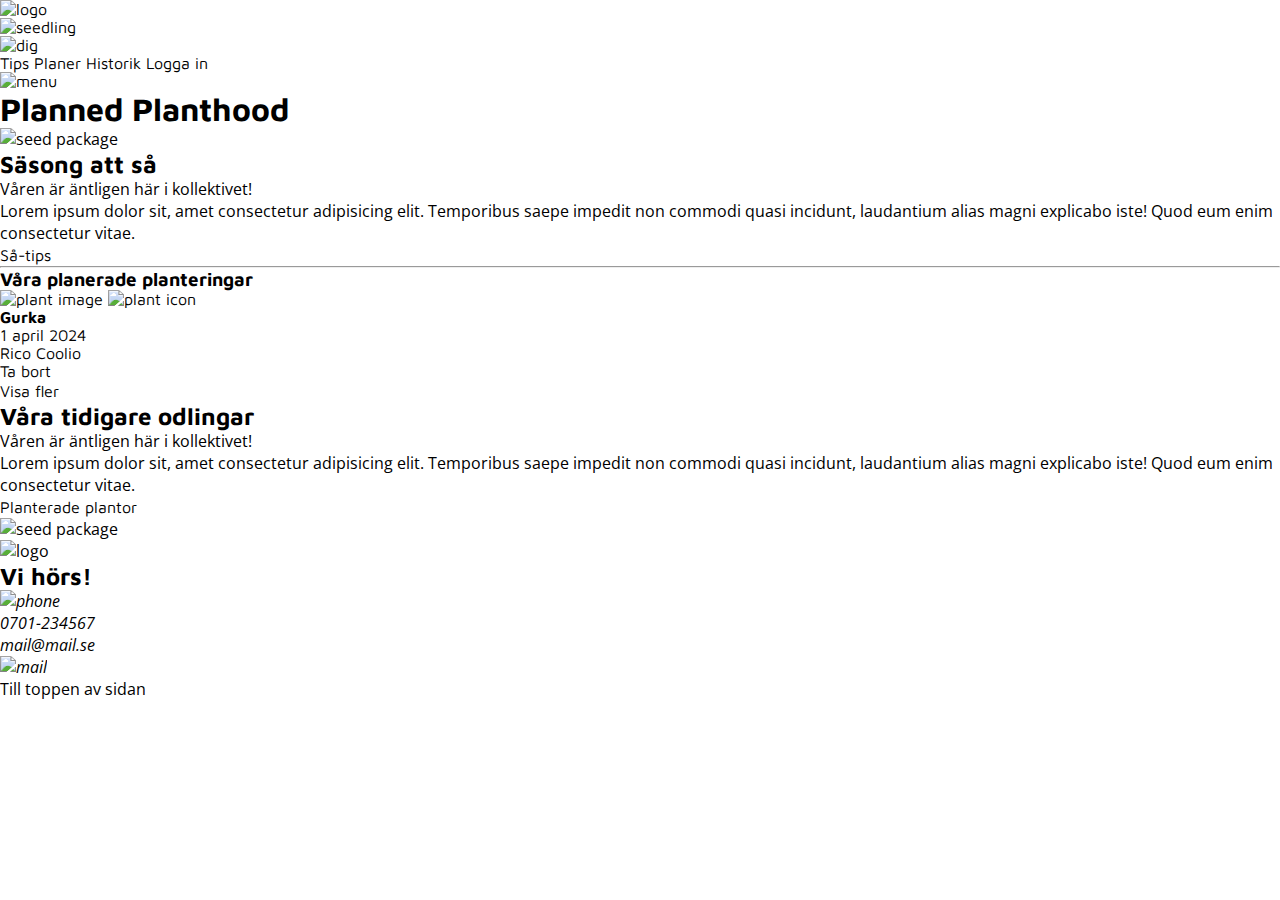
==== index.html @ af8da1d4 "started with some general css, small changes to html, and added some svg files" ====
<!DOCTYPE html>
<html lang="en">

<head>
  <meta charset="UTF-8">
  <meta name="viewport" content="width=device-width, initial-scale=1.0">
  <title>Planned Planthood</title>
  <link rel="stylesheet" href="index.css">
</head>

<body>
  <!-- HEADER -->
  <header>

    <!-- HERO -->
    <section class="hero">

      <figure class="logo">
        <img src="" alt="logo">
      </figure>

      <figure>
        <img src="" alt="seedling">
      </figure>

      <figure>
        <img src="" alt="dig">
      </figure>

    </section>

    <!-- NAV -->
    <nav>

      <section class="links">
        <a href="">Tips</a>
        <a href="">Planer</a>
        <a href="">Historik</a>
        <a href="">Logga in</a>
      </section>

      <!-- NAV MOBILE -->
      <section class="links-mobile">
        <img src="" alt="menu">
      </section>

    </nav>

  </header>

  <!-- MAIN -->
  <main>
    <!-- INTRO SECTION -->
    <article class="intro">
      <h1>Planned Planthood</h1>

      <section class="side-by-side">

        <figure>
          <img src="" alt="seed package">
        </figure>

        <section class="text">
          <h2>Säsong att så</h2>
          <p>Våren är äntligen här i kollektivet! <br>
            Lorem ipsum dolor sit, amet consectetur adipisicing elit. Temporibus saepe impedit non commodi quasi
            incidunt,
            laudantium alias magni explicabo iste! Quod eum enim consectetur vitae.</p>
          <a href="" class="button-cta">Så-tips</a>
        </section>

      </section>

    </article>

    <!-- GALLERY SECTION -->
    <article class="planned-planting">
      <hr>
      <h3>Våra planerade planteringar</h3>

      <section class="cards">

        <section class="card">
          <figure>
            <img src="" alt="plant image">
            <img src="" alt="plant icon">
          </figure>
          <section class="card-caption">
            <h4 class="plant">Gurka</h4>
            <p class="planted-date">1 april 2024</p>
            <p class="planted-by">Rico Coolio</p>
            <a href="" class="button-cta remove">Ta bort</a>
          </section>
        </section>

      </section>

      <a href="" class="button-cta">Visa fler</a>
    </article>

    <!-- OTHER SECTION -->
    <article>
      <section class="side-by-side">

        <section class="text">
          <h2>Våra tidigare odlingar</h2>
          <p>Våren är äntligen här i kollektivet! <br>
            Lorem ipsum dolor sit, amet consectetur adipisicing elit. Temporibus saepe impedit non commodi quasi
            incidunt,
            laudantium alias magni explicabo iste! Quod eum enim consectetur vitae.</p>
          <a href="" class="button-cta">Planterade plantor</a>
        </section>

        <figure>
          <img src="" alt="seed package">
        </figure>
      </section>
    </article>

    <!-- FOOTER -->
    <footer>
      <!-- CONTACT -->
      <section class="contact">

        <figure class="logo">
          <img src="" alt="logo">
        </figure>

        <section class="contact-caption">
          <h2>Vi hörs!</h2>
          <address>
            <img src="" alt="phone">
            <p>0701-234567</p>
            <p>mail@mail.se</p>
            <img src="" alt="mail">
          </address>
        </section>
      </section>

      <section class="back-to-top">
        <a href="">Till toppen av sidan</a>
      </section>

    </footer>
  </main>

</body>

</html>
---- index.css ----
/* FONTS */
@import url('https://fonts.googleapis.com/css2?family=Maven+Pro:wght@400..900&family=Open+Sans:ital,wght@0,300..800;1,300..800&display=swap');

/* ROOT */
:root {
    --font-primary: "Open Sans", sans-serif;
    --font-secondary: "Maven Pro", sans-serif;
    --color-primary: #0A846E;
    --color-secondary: #9E6D52;
    --color-red: #B93857;



}

/* GENERAL & TYPOGRAPHY */
* {
    margin: 0;
}
body {
    box-sizing: border-box;
    font-family: var(--font-primary);
    color: black;
}

header, h1, h2, h3, .card, .button-cta {
    font-family: var(--font-secondary);
}

a {
    text-decoration: none;
    color: black;
}
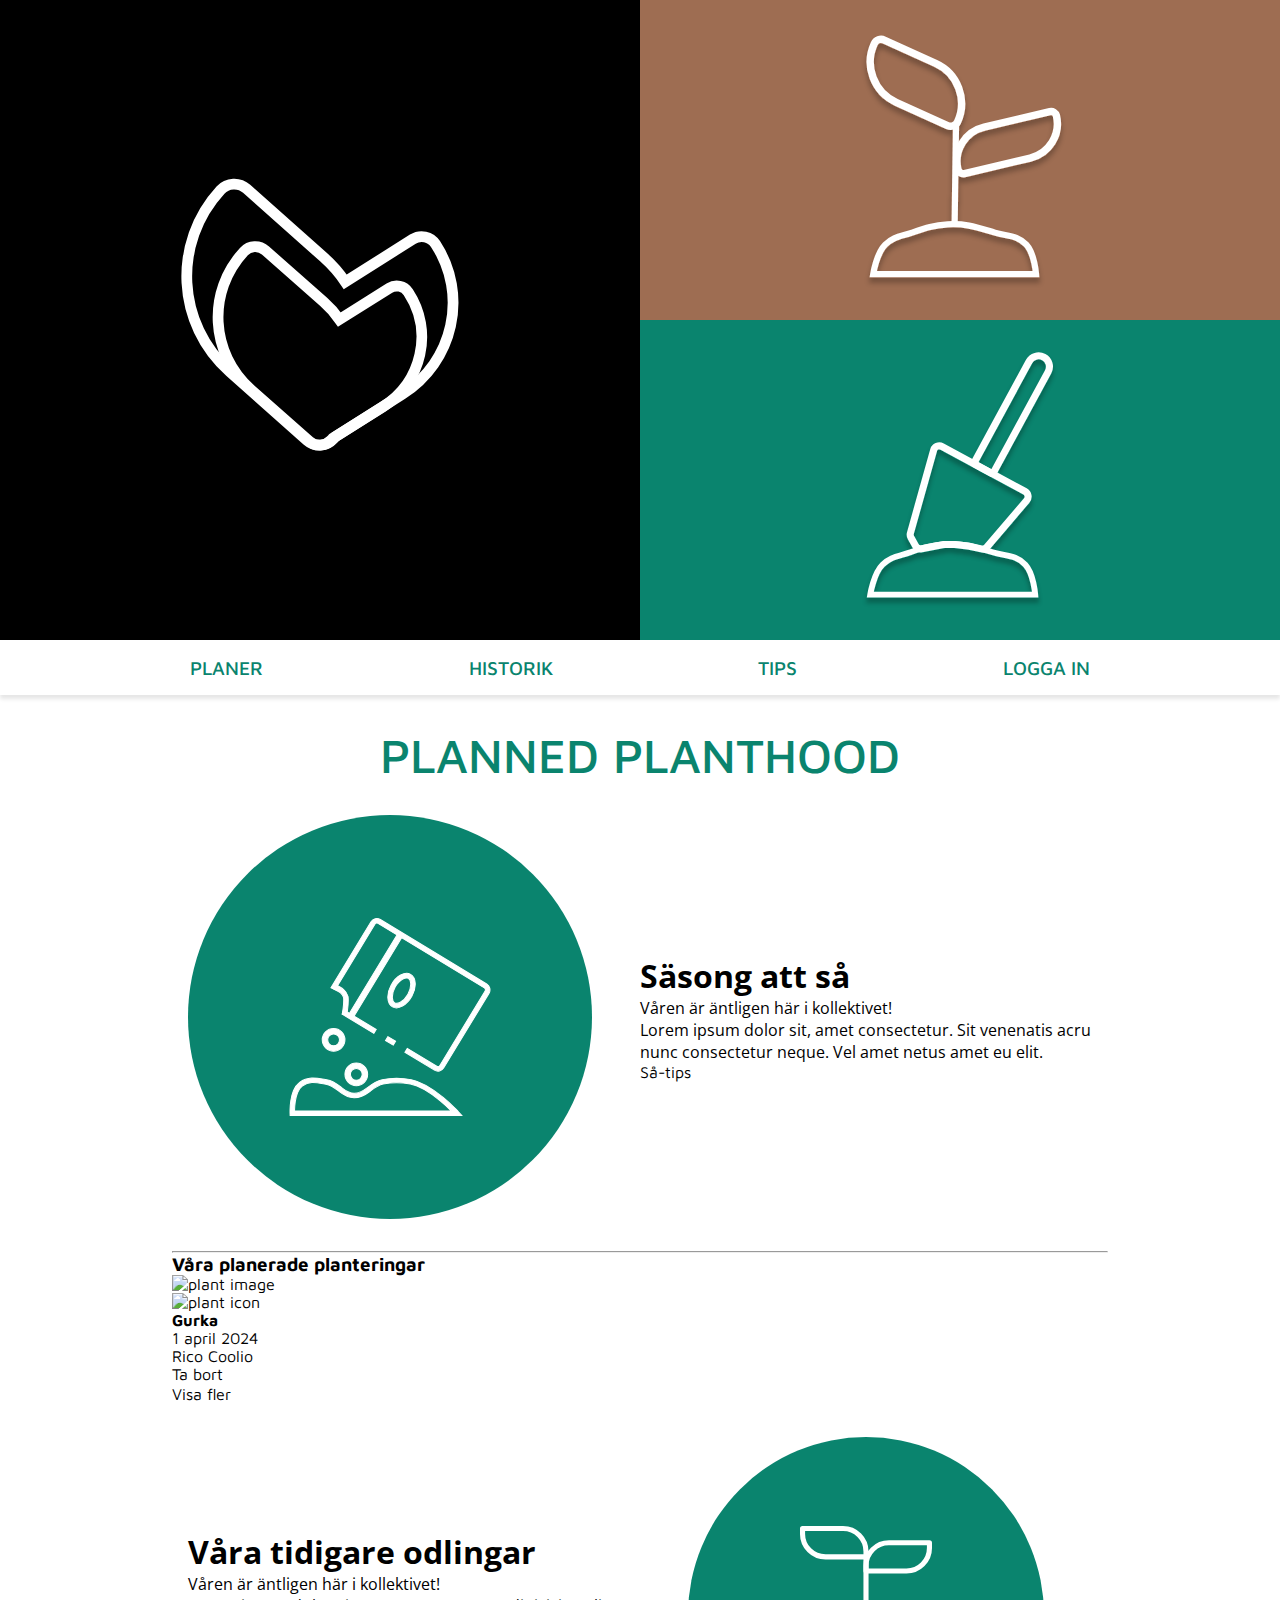
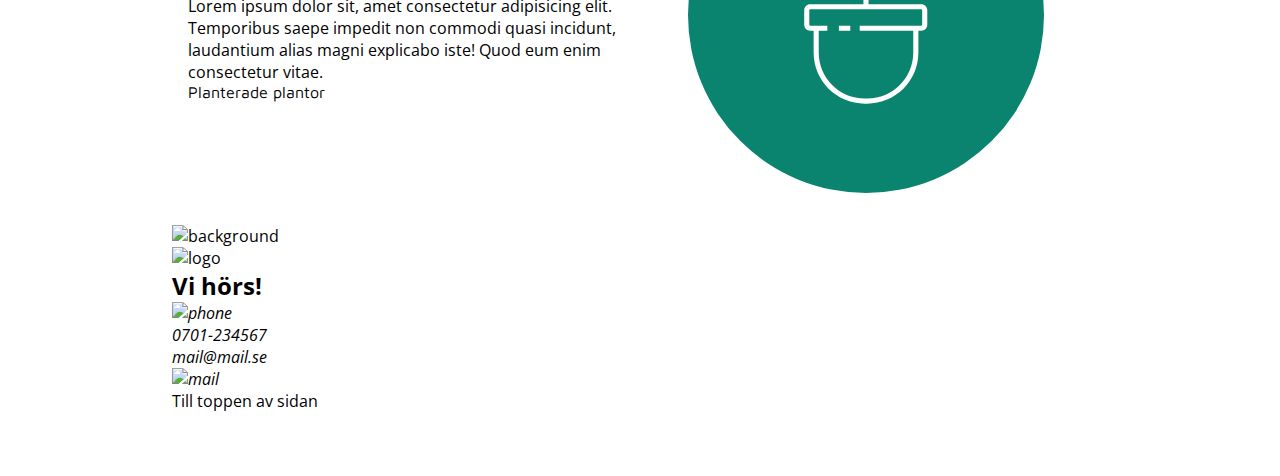
==== commit fe1b6028: "reformatting, styled header, started styling main" ====
--- a/index.html
+++ b/index.html
@@ -1,149 +1,137 @@
 <!DOCTYPE html>
 <html lang="en">
+  <head>
+    <meta charset="UTF-8" />
+    <meta name="viewport" content="width=device-width, initial-scale=1.0" />
+    <title>Planned Planthood</title>
+    <link rel="stylesheet" href="index.css" />
+  </head>
 
-<head>
-  <meta charset="UTF-8">
-  <meta name="viewport" content="width=device-width, initial-scale=1.0">
-  <title>Planned Planthood</title>
-  <link rel="stylesheet" href="index.css">
-</head>
+  <body>
+    <!-- HEADER -->
+    <header>
+      <!-- HERO -->
+      <section class="hero">
+        <figure class="logo">
+          <img class="icon" src="./assets/Logo.svg" alt="logo" />
+        </figure>
 
-<body>
-  <!-- HEADER -->
-  <header>
+        <figure class="seedling">
+          <img class="icon" src="./assets/seedling.svg" alt="seedling" />
+        </figure>
 
-    <!-- HERO -->
-    <section class="hero">
-
-      <figure class="logo">
-        <img src="" alt="logo">
-      </figure>
-
-      <figure>
-        <img src="" alt="seedling">
-      </figure>
-
-      <figure>
-        <img src="" alt="dig">
-      </figure>
-
-    </section>
-
-    <!-- NAV -->
-    <nav>
-
-      <section class="links">
-        <a href="">Tips</a>
-        <a href="">Planer</a>
-        <a href="">Historik</a>
-        <a href="">Logga in</a>
+        <figure class="dig">
+          <img class="icon" src="./assets/dig.svg" alt="dig" />
+        </figure>
       </section>
 
-      <!-- NAV MOBILE -->
-      <section class="links-mobile">
-        <img src="" alt="menu">
-      </section>
+      <!-- NAV -->
+      <nav>
+        <section class="links">
+          <a href="">Planer</a>
+          <a href="">Historik</a>
+          <a href="">Tips</a>
+          <a href="">Logga in</a>
+        </section>
 
-    </nav>
+        <!-- NAV MOBILE -->
+        <section class="links-mobile">
+          <img class="icon" src="./assets/burgir.svg" alt="menu" />
+        </section>
+      </nav>
+    </header>
 
-  </header>
-
-  <!-- MAIN -->
-  <main>
-    <!-- INTRO SECTION -->
-    <article class="intro">
+    <!-- MAIN -->
+    <main>
+      <!-- INTRO SECTION -->
       <h1>Planned Planthood</h1>
 
-      <section class="side-by-side">
-
-        <figure>
-          <img src="" alt="seed package">
-        </figure>
+      <article class="side-by-side">
+        <section class="image">
+          <figure>
+            <img class="icon" src="./assets/seed-package.svg" alt="seed package" />
+          </figure>
+        </section>
 
         <section class="text">
           <h2>Säsong att så</h2>
-          <p>Våren är äntligen här i kollektivet! <br>
-            Lorem ipsum dolor sit, amet consectetur adipisicing elit. Temporibus saepe impedit non commodi quasi
-            incidunt,
-            laudantium alias magni explicabo iste! Quod eum enim consectetur vitae.</p>
+          <p>
+            Våren är äntligen här i kollektivet! <br />
+            Lorem ipsum dolor sit, amet consectetur. Sit venenatis acru nunc consectetur neque. Vel
+            amet netus amet eu elit.
+          </p>
           <a href="" class="button-cta">Så-tips</a>
         </section>
+      </article>
 
-      </section>
+      <!-- GALLERY SECTION -->
+      <article class="planned-planting">
+        <hr />
+        <h3>Våra planerade planteringar</h3>
 
-    </article>
-
-    <!-- GALLERY SECTION -->
-    <article class="planned-planting">
-      <hr>
-      <h3>Våra planerade planteringar</h3>
-
-      <section class="cards">
-
-        <section class="card">
-          <figure>
-            <img src="" alt="plant image">
-            <img src="" alt="plant icon">
-          </figure>
-          <section class="card-caption">
-            <h4 class="plant">Gurka</h4>
-            <p class="planted-date">1 april 2024</p>
-            <p class="planted-by">Rico Coolio</p>
-            <a href="" class="button-cta remove">Ta bort</a>
+        <section class="cards">
+          <section class="card">
+            <figure>
+              <img src="" alt="plant image" />
+              <img class="icon" src="" alt="plant icon" />
+            </figure>
+            <section class="card-caption">
+              <h4 class="plant">Gurka</h4>
+              <p class="planted-date">1 april 2024</p>
+              <p class="planted-by">Rico Coolio</p>
+              <a href="" class="button-cta remove">Ta bort</a>
+            </section>
           </section>
         </section>
 
-      </section>
+        <a href="" class="button-cta">Visa fler</a>
+      </article>
 
-      <a href="" class="button-cta">Visa fler</a>
-    </article>
+      <!-- OTHER SECTION -->
 
-    <!-- OTHER SECTION -->
-    <article>
-      <section class="side-by-side">
-
+      <article class="side-by-side">
         <section class="text">
           <h2>Våra tidigare odlingar</h2>
-          <p>Våren är äntligen här i kollektivet! <br>
-            Lorem ipsum dolor sit, amet consectetur adipisicing elit. Temporibus saepe impedit non commodi quasi
-            incidunt,
-            laudantium alias magni explicabo iste! Quod eum enim consectetur vitae.</p>
+          <p>
+            Våren är äntligen här i kollektivet! <br />
+            Lorem ipsum dolor sit, amet consectetur adipisicing elit. Temporibus saepe impedit non
+            commodi quasi incidunt, laudantium alias magni explicabo iste! Quod eum enim consectetur
+            vitae.
+          </p>
           <a href="" class="button-cta">Planterade plantor</a>
         </section>
 
-        <figure>
-          <img src="" alt="seed package">
-        </figure>
-      </section>
-    </article>
+        <section class="image">
+          <figure>
+            <img class="icon" src="./assets/plant.svg" alt="plant" />
+          </figure>
+        </section>
+      </article>
 
-    <!-- FOOTER -->
-    <footer>
-      <!-- CONTACT -->
-      <section class="contact">
+      <!-- FOOTER -->
+      <footer>
+        <!-- CONTACT -->
+        <section class="contact">
+          <figure class="logo">
+            <img src="" alt="background" />
+            <img class="icon" src="" alt="logo" />
+          </figure>
 
-        <figure class="logo">
-          <img src="" alt="logo">
-        </figure>
+          <section class="contact-caption">
+            <h2>Vi hörs!</h2>
+            <address>
+              <img class="icon" src="" alt="phone" />
+              <p>0701-234567</p>
+              <p>mail@mail.se</p>
+              <img class="icon" src="" alt="mail" />
+            </address>
+          </section>
+        </section>
 
-        <section class="contact-caption">
-          <h2>Vi hörs!</h2>
-          <address>
-            <img src="" alt="phone">
-            <p>0701-234567</p>
-            <p>mail@mail.se</p>
-            <img src="" alt="mail">
-          </address>
+        <section class="back-to-top">
+          <a href="">Till toppen av sidan</a>
         </section>
-      </section>
-
-      <section class="back-to-top">
-        <a href="">Till toppen av sidan</a>
-      </section>
-
-    </footer>
-  </main>
-
-</body>
-
-</html>+      </footer>
+    </main>
+  </body>
+</html>
--- a/index.css
+++ b/index.css
@@ -1,33 +1,182 @@
-/* FONTS */
-@import url('https://fonts.googleapis.com/css2?family=Maven+Pro:wght@400..900&family=Open+Sans:ital,wght@0,300..800;1,300..800&display=swap');
+/* GENERAL & TYPOGRAPHY */
+@import url("https://fonts.googleapis.com/css2?family=Maven+Pro:wght@400..900&family=Open+Sans:ital,wght@0,300..800;1,300..800&display=swap");
 
-/* ROOT */
 :root {
-    --font-primary: "Open Sans", sans-serif;
-    --font-secondary: "Maven Pro", sans-serif;
-    --color-primary: #0A846E;
-    --color-secondary: #9E6D52;
-    --color-red: #B93857;
-
-
-
+  --font-primary: "Open Sans", sans-serif;
+  --font-secondary: "Maven Pro", sans-serif;
+  --color-primary: #0a846e;
+  --color-secondary: #9e6d52;
+  --color-red: #b93857;
 }
 
-/* GENERAL & TYPOGRAPHY */
 * {
-    margin: 0;
-}
-body {
-    box-sizing: border-box;
-    font-family: var(--font-primary);
-    color: black;
+  margin: 0;
+  box-sizing: border-box;
 }
 
-header, h1, h2, h3, .card, .button-cta {
-    font-family: var(--font-secondary);
+img {
+  display: block;
+}
+
+header,
+h1,
+h3,
+.card,
+.button-cta {
+  font-family: var(--font-secondary);
 }
 
 a {
-    text-decoration: none;
-    color: black;
-}+  text-decoration: none;
+  color: black;
+}
+html {
+  scroll-behavior: smooth;
+}
+
+body {
+  font-family: var(--font-primary);
+  color: black;
+
+  /* HEADER */
+  header {
+    position: relative;
+    /* HERO */
+    .hero {
+      display: grid;
+      grid-template-columns: 1fr 1fr;
+      grid-template-rows: 1fr 1fr;
+      aspect-ratio: 2 / 1;
+
+      figure {
+        display: flex;
+        justify-content: center;
+        align-items: center;
+        padding: 2rem;
+
+        &.logo {
+          grid-row: span 2;
+          background: black
+            url("https://images.unsplash.com/photo-1615671524701-9c3dde8fdaa0?q=80&w=1974&auto=format&fit=crop&ixlib=rb-4.0.3&ixid=M3wxMjA3fDB8MHxwaG90by1wYWdlfHx8fGVufDB8fHx8fA%3D%3D")
+            center / cover;
+
+          img {
+            width: 50%;
+          }
+        }
+
+        &.seedling {
+          background-color: var(--color-secondary);
+        }
+
+        &.dig {
+          background-color: var(--color-primary);
+        }
+
+        img {
+          height: 100%;
+        }
+      }
+    }
+
+    /* NAV DESKTOP */
+    nav {
+      .links {
+        display: flex;
+        justify-content: space-evenly;
+        box-shadow: 0px 4px 4px rgba(0, 0, 0, 0.1);
+
+        a {
+          color: var(--color-primary);
+          font-weight: 500;
+          font-size: 1.2rem;
+          text-transform: uppercase;
+          padding: 1rem;
+          transition: all 0.3s;
+
+          &:hover {
+            color: var(--color-secondary);
+          }
+        }
+      }
+
+      /* NAV MOBILE */
+      .links-mobile {
+        height: 2rem;
+        margin: 0.5rem;
+        position: absolute;
+        top: 0;
+        right: 0;
+        display: none;
+
+        img {
+          height: 100%;
+        }
+      }
+    }
+  }
+
+  /* MAIN */
+  main {
+    padding: 2rem;
+    max-width: 1000px;
+    margin: 0 auto;
+
+    & > * {
+      margin-bottom: 2rem;
+    }
+
+    h1 {
+      color: var(--color-primary);
+      font-weight: 500;
+      text-transform: uppercase;
+      font-size: 3rem;
+      text-align: center;
+    }
+
+    /* SIDE BY SIDE SECTION */
+    .side-by-side {
+      display: flex;
+      padding: 0 1rem;
+
+      & > * {
+        flex: 1;
+      }
+
+      .image {
+        figure {
+          display: flex;
+          justify-content: center;
+          align-items: center;
+          margin-right: 3rem;
+          border-radius: 50%;
+          background-color: var(--color-primary);
+          aspect-ratio: 1 / 1;
+
+          img {
+            width: 50%;
+            height: 50%;
+          }
+        }
+
+        &:last-child figure {
+          margin-left: 3rem;
+        }
+      }
+
+      .text {
+        display: flex;
+        flex-direction: column;
+        justify-content: center;
+
+        h2 {
+          font-size: 2rem;
+        }
+
+        p {
+          font-size: 1rem;
+        }
+      }
+    }
+  }
+}
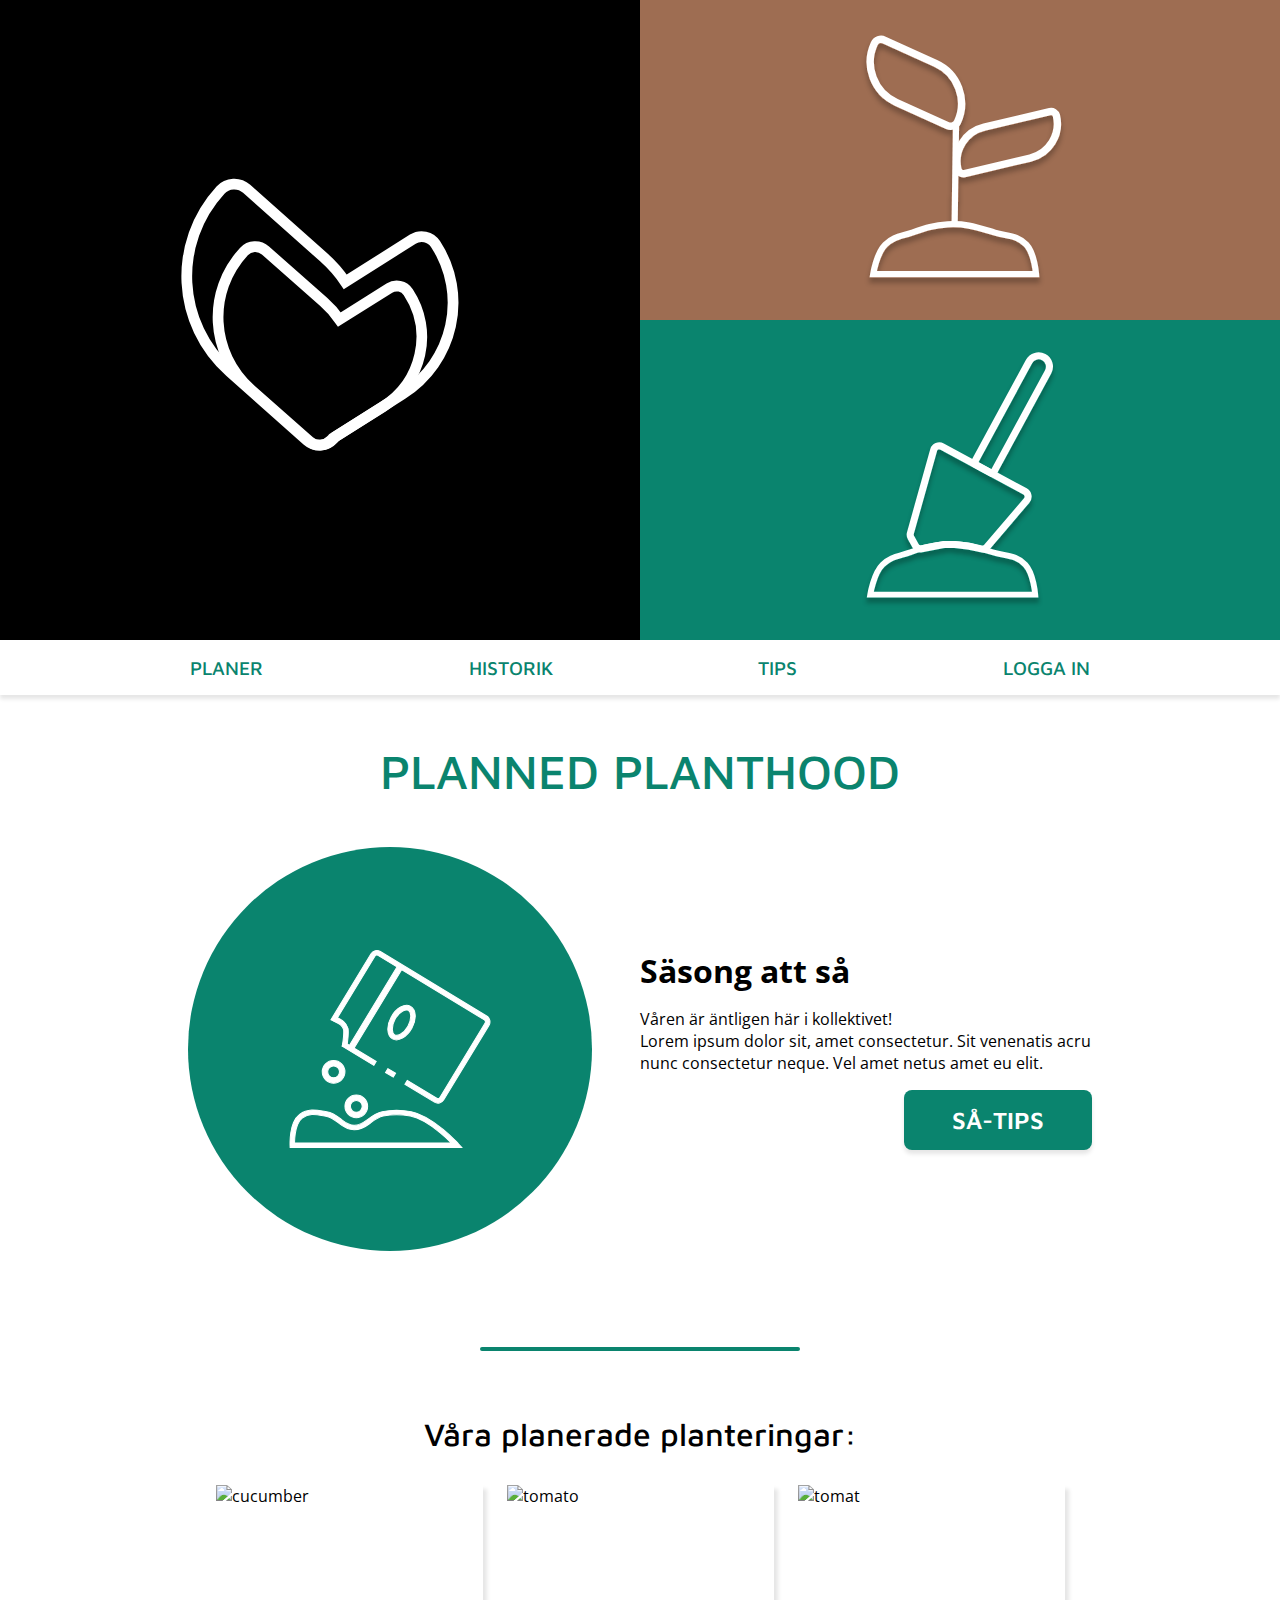
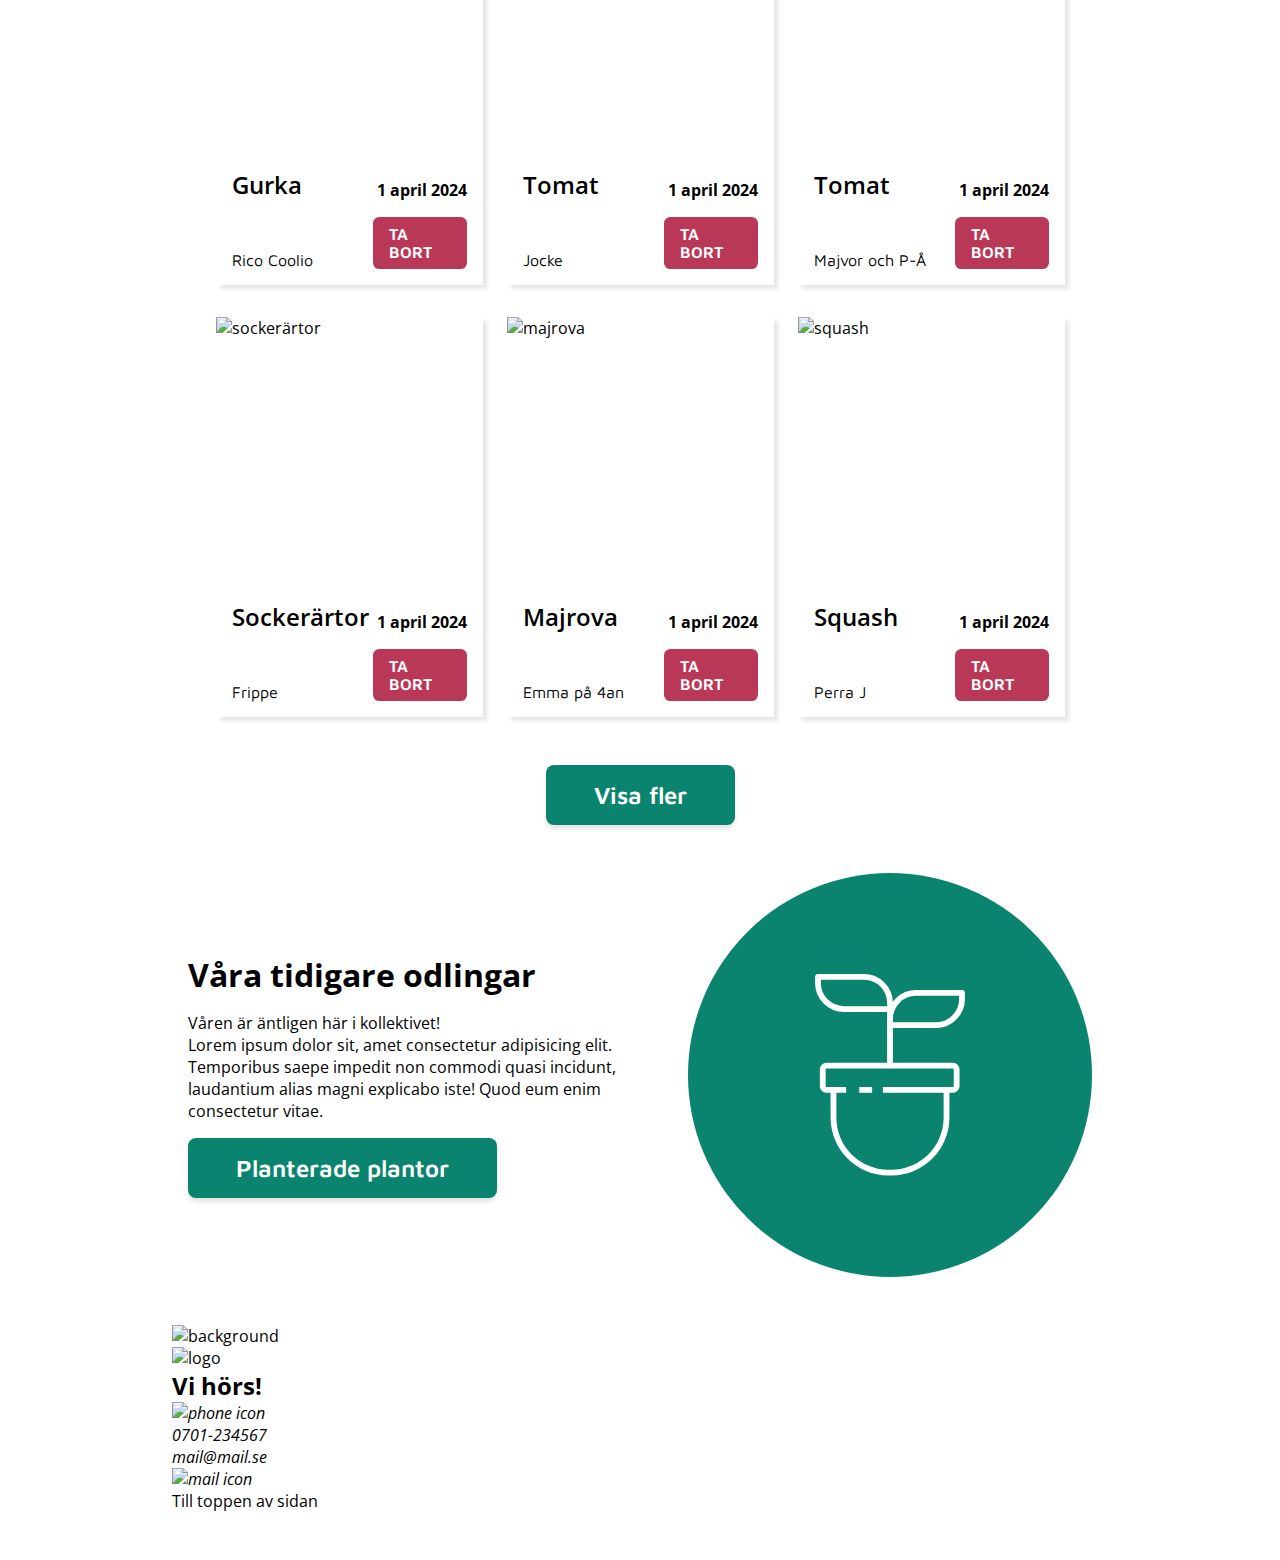
==== commit 0a609e6d: "finished styling the grid, plus more styling" ====
--- a/index.html
+++ b/index.html
@@ -7,36 +7,36 @@
     <link rel="stylesheet" href="index.css" />
   </head>
 
-  <body>
+  <body id="top">
     <!-- HEADER -->
     <header>
       <!-- HERO -->
       <section class="hero">
         <figure class="logo">
-          <img class="icon" src="./assets/Logo.svg" alt="logo" />
+          <img src="./assets/Logo.svg" alt="logo icon" />
         </figure>
 
         <figure class="seedling">
-          <img class="icon" src="./assets/seedling.svg" alt="seedling" />
+          <img src="./assets/seedling.svg" alt="seedling icon" />
         </figure>
 
         <figure class="dig">
-          <img class="icon" src="./assets/dig.svg" alt="dig" />
+          <img src="./assets/dig.svg" alt="dig icon" />
         </figure>
       </section>
 
       <!-- NAV -->
       <nav>
         <section class="links">
-          <a href="">Planer</a>
-          <a href="">Historik</a>
-          <a href="">Tips</a>
-          <a href="">Logga in</a>
+          <a href="#planer">Planer</a>
+          <a href="#historik">Historik</a>
+          <a href="#tips">Tips</a>
+          <a href="#">Logga in</a>
         </section>
 
         <!-- NAV MOBILE -->
         <section class="links-mobile">
-          <img class="icon" src="./assets/burgir.svg" alt="menu" />
+          <img src="./assets/burgir.svg" alt="menu icon" />
         </section>
       </nav>
     </header>
@@ -46,10 +46,10 @@
       <!-- INTRO SECTION -->
       <h1>Planned Planthood</h1>
 
-      <article class="side-by-side">
+      <article class="side-by-side" id="tips">
         <section class="image">
           <figure>
-            <img class="icon" src="./assets/seed-package.svg" alt="seed package" />
+            <img src="./assets/seed-package.svg" alt="seed package icon" />
           </figure>
         </section>
 
@@ -60,26 +60,115 @@
             Lorem ipsum dolor sit, amet consectetur. Sit venenatis acru nunc consectetur neque. Vel
             amet netus amet eu elit.
           </p>
-          <a href="" class="button-cta">Så-tips</a>
+          <a href="" class="button-cta">SÅ-TIPS</a>
         </section>
       </article>
 
       <!-- GALLERY SECTION -->
-      <article class="planned-planting">
+      <article class="planned-planting" id="planer">
         <hr />
-        <h3>Våra planerade planteringar</h3>
+        <h3>Våra planerade planteringar:</h3>
 
         <section class="cards">
           <section class="card">
             <figure>
-              <img src="" alt="plant image" />
-              <img class="icon" src="" alt="plant icon" />
+              <img
+                src="https://images.unsplash.com/photo-1518568403628-df55701ade9e?q=80&w=2940&auto=format&fit=crop&ixlib=rb-4.0.3&ixid=M3wxMjA3fDB8MHxwaG90by1wYWdlfHx8fGVufDB8fHx8fA%3D%3D"
+                alt="cucumber"
+                class="background"
+              />
+              <img class="icon" src="./assets/plant.svg" alt="plant icon" />
             </figure>
             <section class="card-caption">
               <h4 class="plant">Gurka</h4>
               <p class="planted-date">1 april 2024</p>
               <p class="planted-by">Rico Coolio</p>
-              <a href="" class="button-cta remove">Ta bort</a>
+              <a href="" class="button-remove">Ta bort</a>
+            </section>
+          </section>
+
+          <section class="card">
+            <figure>
+              <img
+                src="https://images.unsplash.com/photo-1596199050105-6d5d32222916?q=80&w=2639&auto=format&fit=crop&ixlib=rb-4.0.3&ixid=M3wxMjA3fDB8MHxwaG90by1wYWdlfHx8fGVufDB8fHx8fA%3D%3D"
+                alt="tomato"
+                class="background"
+              />
+              <img class="icon" src="./assets/plant.svg" alt="plant icon" />
+            </figure>
+            <section class="card-caption">
+              <h4 class="plant">Tomat</h4>
+              <p class="planted-date">1 april 2024</p>
+              <p class="planted-by">Jocke</p>
+              <a href="" class="button-remove">Ta bort</a>
+            </section>
+          </section>
+
+          <section class="card">
+            <figure>
+              <img
+                src="https://images.unsplash.com/photo-1565698228480-eec300c9679b?q=80&w=2806&auto=format&fit=crop&ixlib=rb-4.0.3&ixid=M3wxMjA3fDB8MHxwaG90by1wYWdlfHx8fGVufDB8fHx8fA%3D%3D"
+                alt="tomat"
+                class="background"
+              />
+              <img class="icon" src="./assets/plant.svg" alt="plant icon" />
+            </figure>
+            <section class="card-caption">
+              <h4 class="plant">Tomat</h4>
+              <p class="planted-date">1 april 2024</p>
+              <p class="planted-by">Majvor och P-Å</p>
+              <a href="" class="button-remove">Ta bort</a>
+            </section>
+          </section>
+
+          <section class="card">
+            <figure>
+              <img
+                src="https://images.unsplash.com/photo-1687878269804-63e8b50e3ddc?q=80&w=2940&auto=format&fit=crop&ixlib=rb-4.0.3&ixid=M3wxMjA3fDB8MHxwaG90by1wYWdlfHx8fGVufDB8fHx8fA%3D%3D"
+                alt="sockerärtor"
+                class="background"
+              />
+              <img class="icon" src="./assets/plant.svg" alt="plant icon" />
+            </figure>
+            <section class="card-caption">
+              <h4 class="plant">Sockerärtor</h4>
+              <p class="planted-date">1 april 2024</p>
+              <p class="planted-by">Frippe</p>
+              <a href="" class="button-remove">Ta bort</a>
+            </section>
+          </section>
+
+          <section class="card">
+            <figure>
+              <img
+                src="https://images.unsplash.com/photo-1555447740-03e40562af94?q=80&w=2787&auto=format&fit=crop&ixlib=rb-4.0.3&ixid=M3wxMjA3fDB8MHxwaG90by1wYWdlfHx8fGVufDB8fHx8fA%3D%3D"
+                alt="majrova"
+                class="background"
+              />
+              <img class="icon" src="./assets/plant.svg" alt="plant icon" />
+            </figure>
+            <section class="card-caption">
+              <h4 class="plant">Majrova</h4>
+              <p class="planted-date">1 april 2024</p>
+              <p class="planted-by">Emma på 4an</p>
+              <a href="" class="button-remove">Ta bort</a>
+            </section>
+          </section>
+
+          <section class="card">
+            <figure>
+              <img
+                src="https://images.unsplash.com/photo-1627989230968-d0b8e2d1a398?q=80&w=2962&auto=format&fit=crop&ixlib=rb-4.0.3&ixid=M3wxMjA3fDB8MHxwaG90by1wYWdlfHx8fGVufDB8fHx8fA%3D%3D"
+                alt="squash"
+                class="background"
+              />
+              <img class="icon" src="./assets/plant.svg" alt="plant icon" />
+            </figure>
+            <section class="card-caption">
+              <h4 class="plant">Squash</h4>
+              <p class="planted-date">1 april 2024</p>
+              <p class="planted-by">Perra J</p>
+              <a href="" class="button-remove">Ta bort</a>
             </section>
           </section>
         </section>
@@ -89,7 +178,7 @@
 
       <!-- OTHER SECTION -->
 
-      <article class="side-by-side">
+      <article class="side-by-side" id="historik">
         <section class="text">
           <h2>Våra tidigare odlingar</h2>
           <p>
@@ -103,7 +192,7 @@
 
         <section class="image">
           <figure>
-            <img class="icon" src="./assets/plant.svg" alt="plant" />
+            <img src="./assets/plant.svg" alt="plant icon" />
           </figure>
         </section>
       </article>
@@ -120,16 +209,16 @@
           <section class="contact-caption">
             <h2>Vi hörs!</h2>
             <address>
-              <img class="icon" src="" alt="phone" />
+              <img src="" alt="phone icon" />
               <p>0701-234567</p>
               <p>mail@mail.se</p>
-              <img class="icon" src="" alt="mail" />
+              <img src="" alt="mail icon" />
             </address>
           </section>
         </section>
 
         <section class="back-to-top">
-          <a href="">Till toppen av sidan</a>
+          <a href="#top">Till toppen av sidan</a>
         </section>
       </footer>
     </main>
--- a/index.css
+++ b/index.css
@@ -9,6 +9,10 @@
   --color-red: #b93857;
 }
 
+html {
+  scroll-behavior: smooth;
+}
+
 * {
   margin: 0;
   box-sizing: border-box;
@@ -21,7 +25,6 @@
 header,
 h1,
 h3,
-.card,
 .button-cta {
   font-family: var(--font-secondary);
 }
@@ -30,10 +33,25 @@
   text-decoration: none;
   color: black;
 }
-html {
-  scroll-behavior: smooth;
-}
-
+
+a.button-cta {
+  color: white;
+  background-color: var(--color-primary);
+  font-size: 1.5rem;
+  font-weight: 600;
+  padding: 1rem 3rem;
+  border-radius: 0.5rem;
+  box-shadow: 0px 4px 4px rgba(0, 0, 0, 0.1);
+  transition: all 0.3s;
+  display: block;
+
+  &:hover {
+    background-color: var(--color-secondary);
+    transform: scale(1.1);
+  }
+}
+
+/* BODY */
 body {
   font-family: var(--font-primary);
   color: black;
@@ -96,6 +114,7 @@
 
           &:hover {
             color: var(--color-secondary);
+            transform: scale(1.1);
           }
         }
       }
@@ -118,12 +137,12 @@
 
   /* MAIN */
   main {
-    padding: 2rem;
+    padding: 0 2rem;
     max-width: 1000px;
     margin: 0 auto;
 
     & > * {
-      margin-bottom: 2rem;
+      margin: 3rem 0;
     }
 
     h1 {
@@ -140,7 +159,7 @@
       padding: 0 1rem;
 
       & > * {
-        flex: 1;
+        flex: 1 0 0;
       }
 
       .image {
@@ -161,6 +180,7 @@
 
         &:last-child figure {
           margin-left: 3rem;
+          margin-right: 0;
         }
       }
 
@@ -171,10 +191,107 @@
 
         h2 {
           font-size: 2rem;
+          font-weight: 700;
         }
 
         p {
           font-size: 1rem;
+          padding: 1rem 0;
+        }
+
+        .button-cta {
+          align-self: flex-start;
+        }
+
+        &:last-child .button-cta {
+          align-self: flex-end;
+        }
+      }
+    }
+
+    /* GALLERY SECTION */
+    .planned-planting {
+      display: flex;
+      flex-direction: column;
+      align-items: center;
+      justify-content: center;
+
+      hr {
+        border: 2px solid var(--color-primary);
+        border-radius: 2px;
+        margin: 3rem 0 4rem;
+        width: 20rem;
+      }
+
+      h3 {
+        font-size: 2rem;
+        font-weight: 500;
+        margin-bottom: 2rem;
+      }
+
+      .cards {
+        display: grid;
+        grid-template-columns: 1fr 1fr 1fr;
+        gap: 2rem 1.5rem;
+        margin-bottom: 3rem;
+
+        .card {
+          box-shadow: 4px 4px 4px rgba(0, 0, 0, 0.1);
+          figure {
+            position: relative;
+            aspect-ratio: 1 / 1;
+            img.background {
+              object-fit: cover;
+              width: 100%;
+              height: 100%;
+            }
+            img.icon {
+              width: 70%;
+              height: 70%;
+              position: absolute;
+              top: 50%;
+              left: 50%;
+              transform: translate(-50%, -50%);
+            }
+          }
+
+          .card-caption {
+            display: grid;
+            grid-template-columns: 60% 1fr;
+            gap: 1rem 0;
+            padding: 1rem;
+            align-items: end;
+
+            h4.plant {
+              font-weight: 600;
+              font-size: 1.5rem;
+            }
+
+            p.planted-date {
+              font-weight: 700;
+              justify-self: end;
+            }
+
+            p.planted-by {
+              font-family: var(--font-secondary);
+            }
+
+            a.button-remove {
+              font-family: var(--font-secondary);
+              font-weight: 600;
+              text-transform: uppercase;
+              color: white;
+              background-color: var(--color-red);
+              padding: 0.5rem 1rem;
+              border-radius: 0.4rem;
+              justify-self: end;
+              transition: all 0.3s;
+
+              &:hover {
+                transform: scale(1.1);
+              }
+            }
+          }
         }
       }
     }
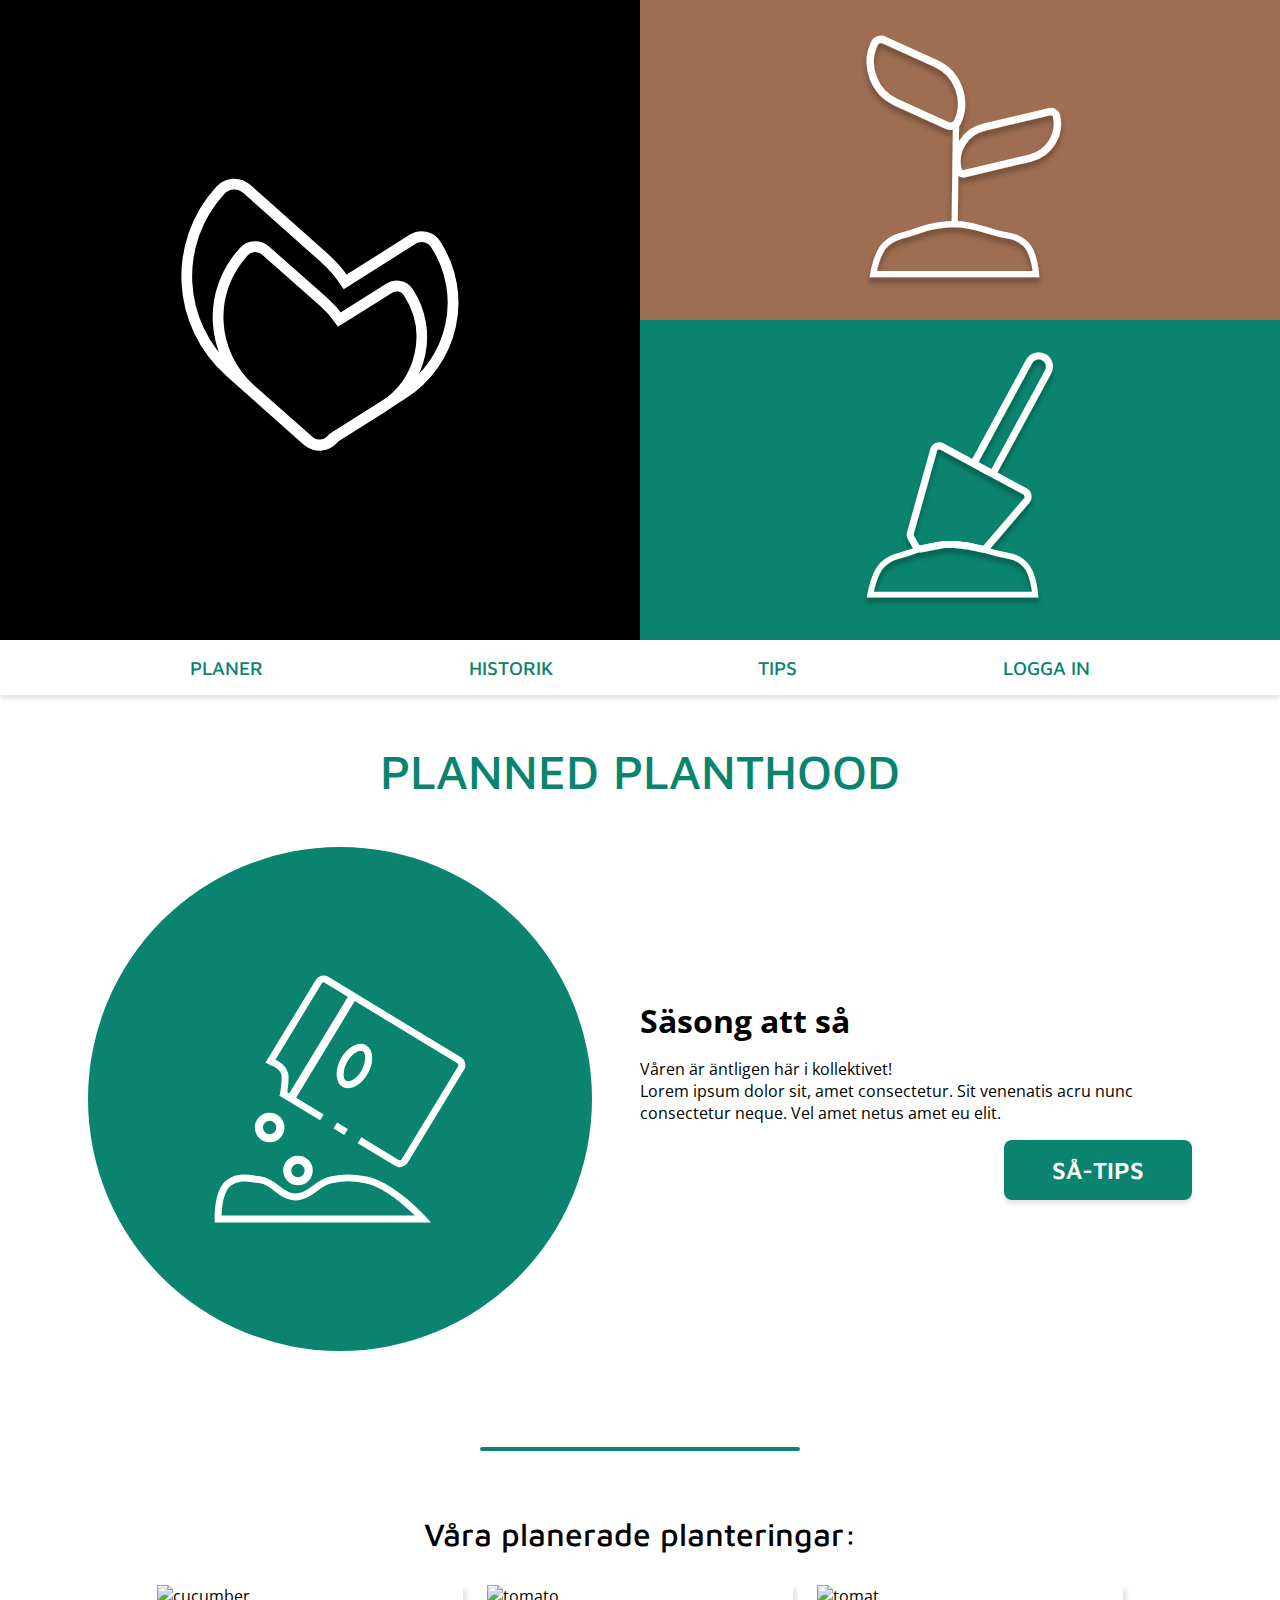
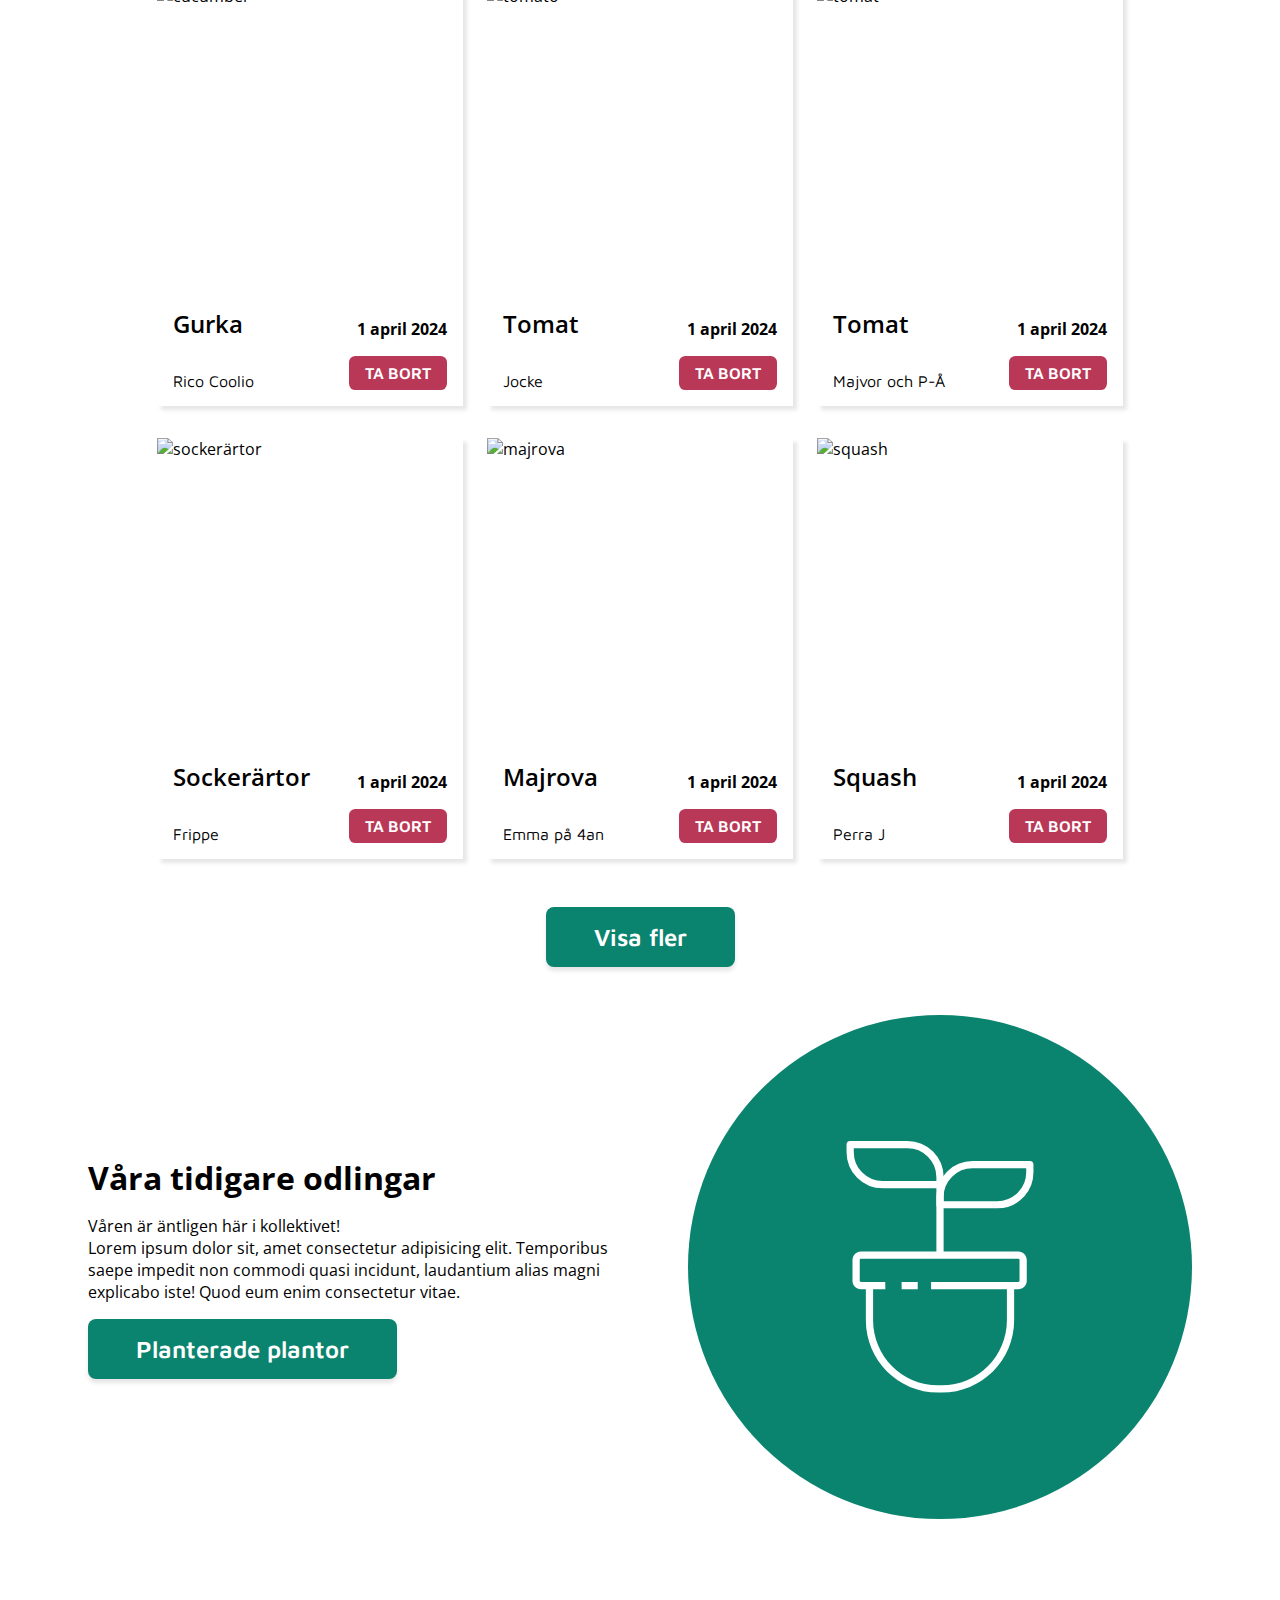
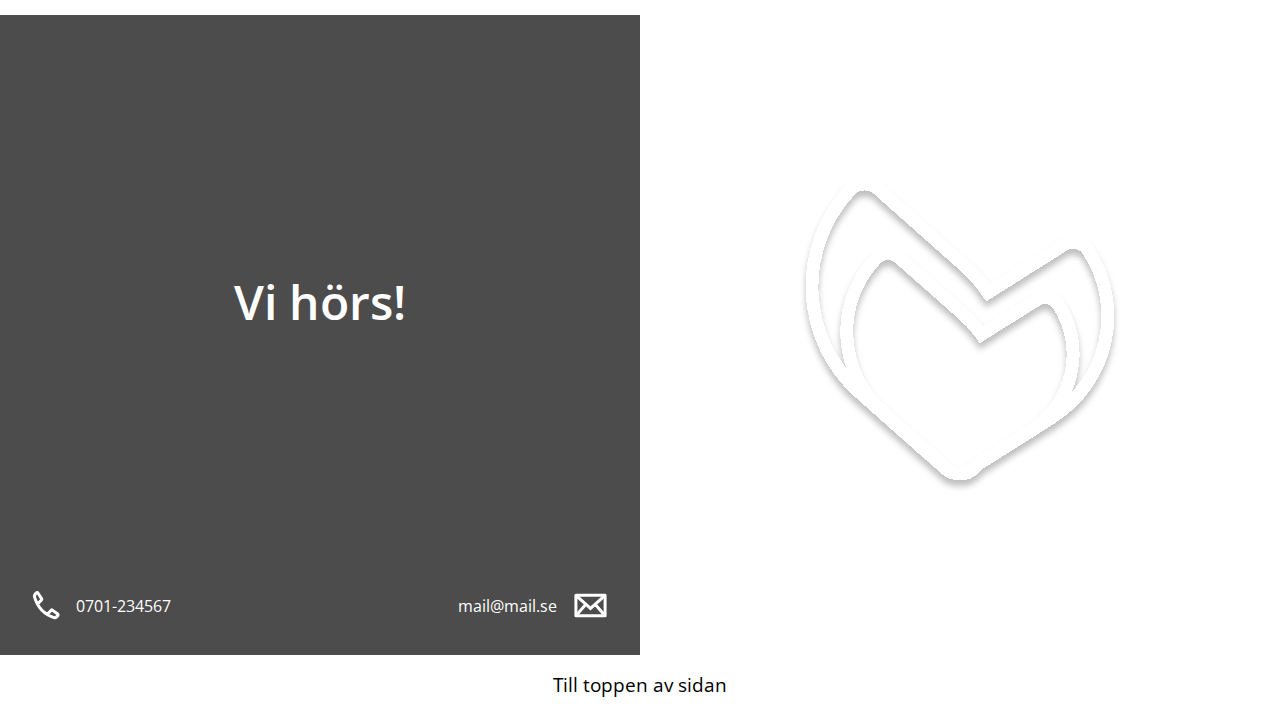
==== commit bd5ad23f: "styled footer and some small fixes" ====
--- a/index.html
+++ b/index.html
@@ -7,7 +7,7 @@
     <link rel="stylesheet" href="index.css" />
   </head>
 
-  <body id="top">
+  <body>
     <!-- HEADER -->
     <header>
       <!-- HERO -->
@@ -196,31 +196,33 @@
           </figure>
         </section>
       </article>
-
-      <!-- FOOTER -->
-      <footer>
-        <!-- CONTACT -->
-        <section class="contact">
-          <figure class="logo">
-            <img src="" alt="background" />
-            <img class="icon" src="" alt="logo" />
-          </figure>
-
-          <section class="contact-caption">
-            <h2>Vi hörs!</h2>
-            <address>
-              <img src="" alt="phone icon" />
+    </main>
+    <!-- FOOTER -->
+    <footer>
+      <!-- CONTACT -->
+      <section class="contact">
+        <section class="contact-caption">
+          <h2>Vi hörs!</h2>
+          <address>
+            <section class="phone">
+              <img src="./assets/phone.svg" alt="phone icon" />
               <p>0701-234567</p>
+            </section>
+            <section class="mail">
               <p>mail@mail.se</p>
-              <img src="" alt="mail icon" />
-            </address>
-          </section>
-        </section>
-
-        <section class="back-to-top">
-          <a href="#top">Till toppen av sidan</a>
-        </section>
-      </footer>
-    </main>
+              <img src="./assets/envelope.svg" alt="mail icon" />
+            </section>
+          </address>
+        </section>
+
+        <figure class="logo">
+          <img src="./assets/Logo.svg" alt="logo" />
+        </figure>
+      </section>
+
+      <section class="back-to-top">
+        <a href="#">Till toppen av sidan</a>
+      </section>
+    </footer>
   </body>
 </html>
--- a/index.css
+++ b/index.css
@@ -34,6 +34,7 @@
   color: black;
 }
 
+/* CTA BUTTON */
 a.button-cta {
   color: white;
   background-color: var(--color-primary);
@@ -138,7 +139,7 @@
   /* MAIN */
   main {
     padding: 0 2rem;
-    max-width: 1000px;
+    max-width: 1200px;
     margin: 0 auto;
 
     & > * {
@@ -257,7 +258,7 @@
 
           .card-caption {
             display: grid;
-            grid-template-columns: 60% 1fr;
+            grid-template-columns: 1fr 1fr;
             gap: 1rem 0;
             padding: 1rem;
             align-items: end;
@@ -286,6 +287,7 @@
               border-radius: 0.4rem;
               justify-self: end;
               transition: all 0.3s;
+              display: block;
 
               &:hover {
                 transform: scale(1.1);
@@ -296,4 +298,63 @@
       }
     }
   }
-}
+
+  /* FOOTER */
+  footer {
+    margin-top: 6rem;
+    .contact {
+      display: flex;
+      background: url("https://images.unsplash.com/photo-1586281010691-f9da4be5b1f7?q=80&w=2787&auto=format&fit=crop&ixlib=rb-4.0.3&ixid=M3wxMjA3fDB8MHxwaG90by1wYWdlfHx8fGVufDB8fHx8fA%3D%3D")
+        center / cover;
+      color: white;
+      height: 40rem;
+
+      & > * {
+        flex: 1;
+      }
+
+      .contact-caption {
+        background-color: rgba(0, 0, 0, 0.7);
+        display: grid;
+        grid-template-rows: 1fr min-content;
+        align-items: center;
+        justify-items: center;
+
+        h2 {
+          font-size: 3rem;
+          font-weight: 600;
+        }
+
+        address {
+          width: 100%;
+          padding: 0 2rem 2rem 2rem;
+          display: flex;
+          justify-content: space-between;
+
+          section {
+            display: flex;
+            align-items: center;
+            gap: 1rem;
+            font-style: normal;
+          }
+        }
+      }
+
+      figure.logo {
+        display: flex;
+        justify-content: center;
+        align-items: center;
+
+        img {
+          width: 50%;
+        }
+      }
+    }
+
+    .back-to-top {
+      padding: 1rem;
+      text-align: center;
+      font-size: 1.2rem;
+    }
+  }
+}
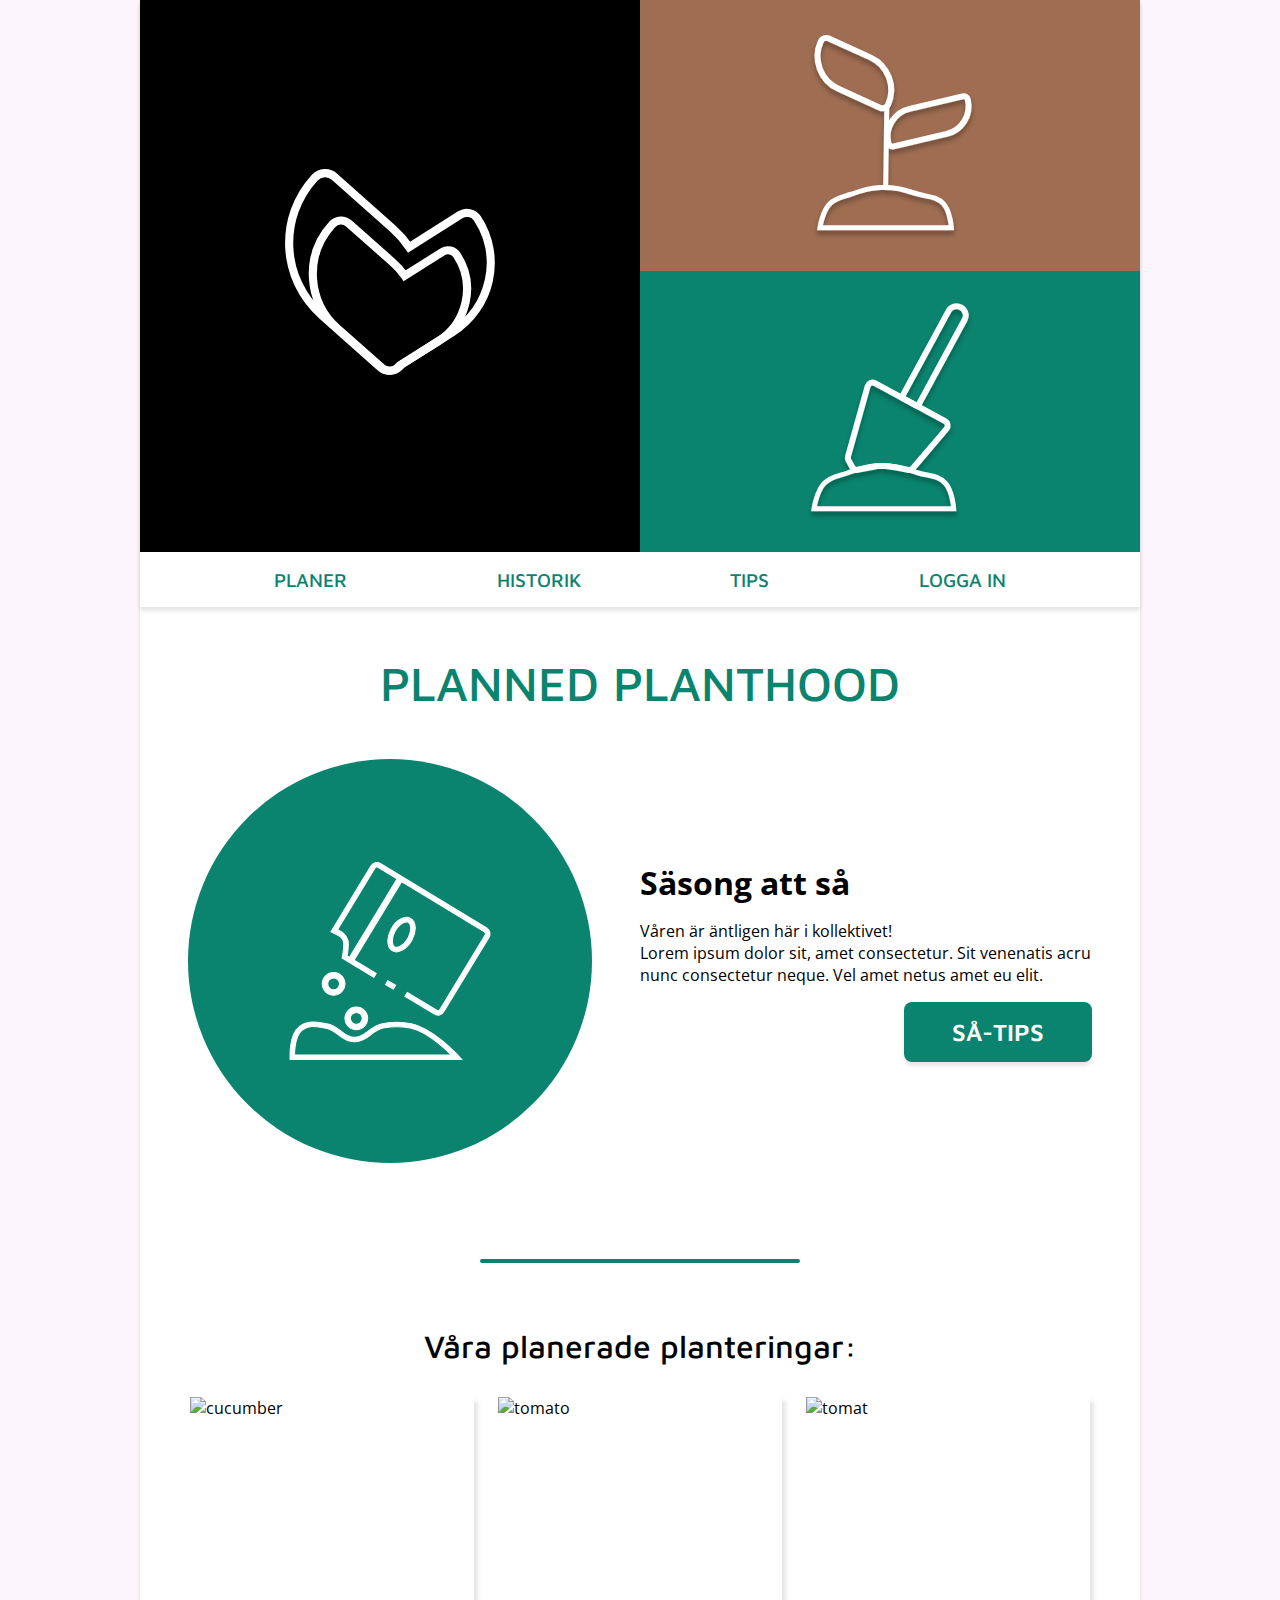
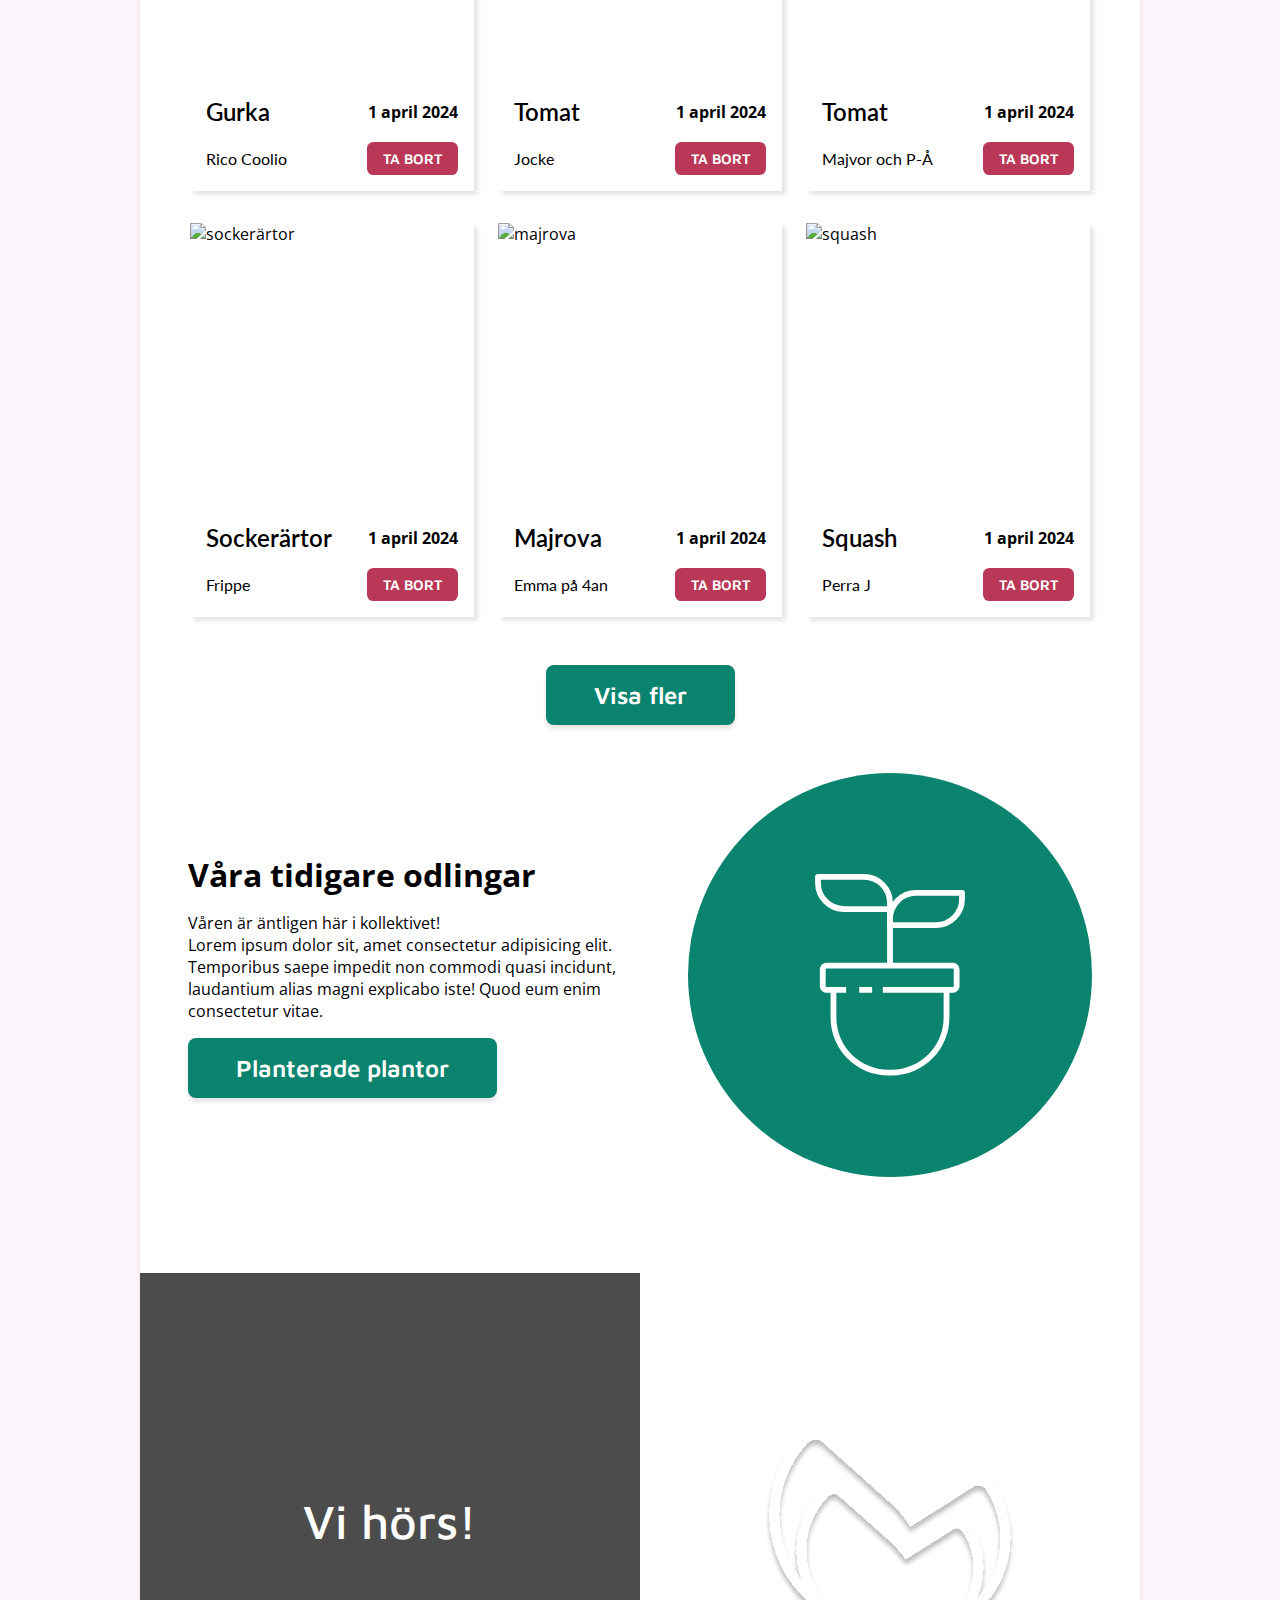
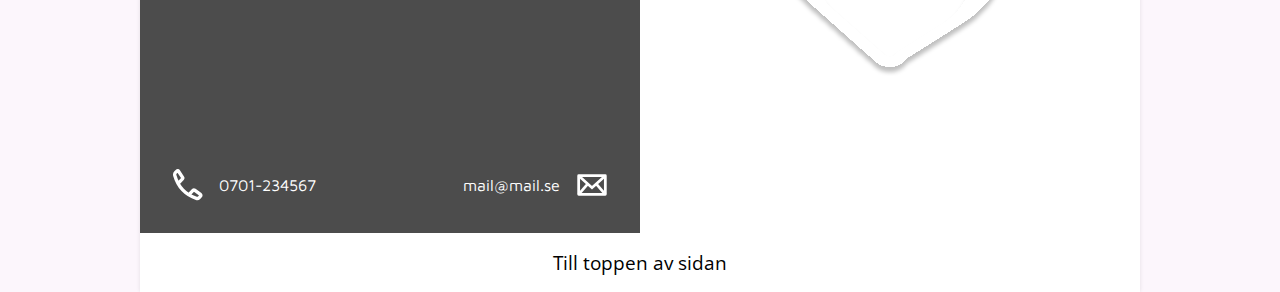
==== commit dcf5f76e: "added responsiveness for smaller screen sizes" ====
--- a/index.html
+++ b/index.html
@@ -8,221 +8,229 @@
   </head>
 
   <body>
-    <!-- HEADER -->
-    <header>
-      <!-- HERO -->
-      <section class="hero">
-        <figure class="logo">
-          <img src="./assets/Logo.svg" alt="logo icon" />
-        </figure>
-
-        <figure class="seedling">
-          <img src="./assets/seedling.svg" alt="seedling icon" />
-        </figure>
-
-        <figure class="dig">
-          <img src="./assets/dig.svg" alt="dig icon" />
-        </figure>
-      </section>
-
-      <!-- NAV -->
-      <nav>
-        <section class="links">
-          <a href="#planer">Planer</a>
-          <a href="#historik">Historik</a>
-          <a href="#tips">Tips</a>
-          <a href="#">Logga in</a>
+    <div class="wrapper">
+      <!-- HEADER -->
+      <header>
+        <!-- HERO -->
+        <section class="hero">
+          <figure class="logo">
+            <img src="./assets/Logo.svg" alt="logo icon" />
+          </figure>
+
+          <figure class="seedling">
+            <img src="./assets/seedling.svg" alt="seedling icon" />
+          </figure>
+
+          <figure class="dig">
+            <img src="./assets/dig.svg" alt="dig icon" />
+          </figure>
         </section>
 
-        <!-- NAV MOBILE -->
-        <section class="links-mobile">
-          <img src="./assets/burgir.svg" alt="menu icon" />
+        <!-- NAV -->
+        <nav>
+          <section class="links">
+            <a href="#planer">Planer</a>
+            <a href="#historik">Historik</a>
+            <a href="#tips">Tips</a>
+            <a href="#">Logga in</a>
+          </section>
+
+          <!-- NAV MOBILE -->
+          <section class="links-mobile">
+            <img src="./assets/burgir.svg" alt="menu icon" />
+          </section>
+        </nav>
+      </header>
+
+      <!-- MAIN -->
+      <main>
+        <!-- INTRO SECTION -->
+        <h1>Planned Planthood</h1>
+
+        <article class="side-by-side" id="tips">
+          <section class="image">
+            <figure>
+              <img src="./assets/seed-package.svg" alt="seed package icon" />
+            </figure>
+          </section>
+
+          <section class="text">
+            <h2>Säsong att så</h2>
+            <p>
+              Våren är äntligen här i kollektivet! <br />
+              Lorem ipsum dolor sit, amet consectetur. Sit venenatis acru nunc consectetur neque.
+              Vel amet netus amet eu elit.
+            </p>
+            <a href="" class="button-cta">SÅ-TIPS</a>
+          </section>
+        </article>
+
+        <!-- GALLERY SECTION -->
+        <article class="planned-planting" id="planer">
+          <hr />
+          <h3>Våra planerade planteringar:</h3>
+
+          <section class="cards">
+            <section class="card">
+              <figure>
+                <img
+                  src="https://images.unsplash.com/photo-1518568403628-df55701ade9e?q=80&w=2940&auto=format&fit=crop&ixlib=rb-4.0.3&ixid=M3wxMjA3fDB8MHxwaG90by1wYWdlfHx8fGVufDB8fHx8fA%3D%3D"
+                  alt="cucumber"
+                  class="background"
+                />
+                <img class="icon" src="./assets/plant.svg" alt="plant icon" />
+              </figure>
+              <section class="card-caption">
+                <h4 class="plant">Gurka</h4>
+                <p class="planted-date">1 april 2024</p>
+                <p class="planted-by">Rico Coolio</p>
+                <a href="" class="button-remove">Ta bort</a>
+                <img src="./assets/trash-bin.svg" alt="ta bort" class="remove" />
+              </section>
+            </section>
+
+            <section class="card">
+              <figure>
+                <img
+                  src="https://images.unsplash.com/photo-1596199050105-6d5d32222916?q=80&w=2639&auto=format&fit=crop&ixlib=rb-4.0.3&ixid=M3wxMjA3fDB8MHxwaG90by1wYWdlfHx8fGVufDB8fHx8fA%3D%3D"
+                  alt="tomato"
+                  class="background"
+                />
+                <img class="icon" src="./assets/plant.svg" alt="plant icon" />
+              </figure>
+              <section class="card-caption">
+                <h4 class="plant">Tomat</h4>
+                <p class="planted-date">1 april 2024</p>
+                <p class="planted-by">Jocke</p>
+                <a href="" class="button-remove">Ta bort</a>
+                <img src="./assets/trash-bin.svg" alt="ta bort" class="remove" />
+              </section>
+            </section>
+
+            <section class="card">
+              <figure>
+                <img
+                  src="https://images.unsplash.com/photo-1565698228480-eec300c9679b?q=80&w=2806&auto=format&fit=crop&ixlib=rb-4.0.3&ixid=M3wxMjA3fDB8MHxwaG90by1wYWdlfHx8fGVufDB8fHx8fA%3D%3D"
+                  alt="tomat"
+                  class="background"
+                />
+                <img class="icon" src="./assets/plant.svg" alt="plant icon" />
+              </figure>
+              <section class="card-caption">
+                <h4 class="plant">Tomat</h4>
+                <p class="planted-date">1 april 2024</p>
+                <p class="planted-by">Majvor och P-Å</p>
+                <a href="" class="button-remove">Ta bort</a>
+                <img src="./assets/trash-bin.svg" alt="ta bort" class="remove" />
+              </section>
+            </section>
+
+            <section class="card">
+              <figure>
+                <img
+                  src="https://images.unsplash.com/photo-1687878269804-63e8b50e3ddc?q=80&w=2940&auto=format&fit=crop&ixlib=rb-4.0.3&ixid=M3wxMjA3fDB8MHxwaG90by1wYWdlfHx8fGVufDB8fHx8fA%3D%3D"
+                  alt="sockerärtor"
+                  class="background"
+                />
+                <img class="icon" src="./assets/plant.svg" alt="plant icon" />
+              </figure>
+              <section class="card-caption">
+                <h4 class="plant">Sockerärtor</h4>
+                <p class="planted-date">1 april 2024</p>
+                <p class="planted-by">Frippe</p>
+                <a href="" class="button-remove">Ta bort</a>
+                <img src="./assets/trash-bin.svg" alt="ta bort" class="remove" />
+              </section>
+            </section>
+
+            <section class="card">
+              <figure>
+                <img
+                  src="https://images.unsplash.com/photo-1555447740-03e40562af94?q=80&w=2787&auto=format&fit=crop&ixlib=rb-4.0.3&ixid=M3wxMjA3fDB8MHxwaG90by1wYWdlfHx8fGVufDB8fHx8fA%3D%3D"
+                  alt="majrova"
+                  class="background"
+                />
+                <img class="icon" src="./assets/plant.svg" alt="plant icon" />
+              </figure>
+              <section class="card-caption">
+                <h4 class="plant">Majrova</h4>
+                <p class="planted-date">1 april 2024</p>
+                <p class="planted-by">Emma på 4an</p>
+                <a href="" class="button-remove">Ta bort</a>
+                <img src="./assets/trash-bin.svg" alt="ta bort" class="remove" />
+              </section>
+            </section>
+
+            <section class="card">
+              <figure>
+                <img
+                  src="https://images.unsplash.com/photo-1627989230968-d0b8e2d1a398?q=80&w=2962&auto=format&fit=crop&ixlib=rb-4.0.3&ixid=M3wxMjA3fDB8MHxwaG90by1wYWdlfHx8fGVufDB8fHx8fA%3D%3D"
+                  alt="squash"
+                  class="background"
+                />
+                <img class="icon" src="./assets/plant.svg" alt="plant icon" />
+              </figure>
+              <section class="card-caption">
+                <h4 class="plant">Squash</h4>
+                <p class="planted-date">1 april 2024</p>
+                <p class="planted-by">Perra J</p>
+                <a href="" class="button-remove">Ta bort</a>
+                <img src="./assets/trash-bin.svg" alt="ta bort" class="remove" />
+              </section>
+            </section>
+          </section>
+
+          <a href="" class="button-cta">Visa fler</a>
+        </article>
+
+        <!-- OTHER SECTION -->
+
+        <article class="side-by-side" id="historik">
+          <section class="text">
+            <h2>Våra tidigare odlingar</h2>
+            <p>
+              Våren är äntligen här i kollektivet! <br />
+              Lorem ipsum dolor sit, amet consectetur adipisicing elit. Temporibus saepe impedit non
+              commodi quasi incidunt, laudantium alias magni explicabo iste! Quod eum enim
+              consectetur vitae.
+            </p>
+            <a href="" class="button-cta">Planterade plantor</a>
+          </section>
+
+          <section class="image">
+            <figure>
+              <img src="./assets/plant.svg" alt="plant icon" />
+            </figure>
+          </section>
+        </article>
+      </main>
+      <!-- FOOTER -->
+      <footer>
+        <!-- CONTACT -->
+        <section class="contact">
+          <section class="contact-caption">
+            <h2>Vi hörs!</h2>
+            <address>
+              <section class="phone">
+                <img src="./assets/phone.svg" alt="phone icon" />
+                <p>0701-234567</p>
+              </section>
+              <section class="mail">
+                <p>mail@mail.se</p>
+                <img src="./assets/envelope.svg" alt="mail icon" />
+              </section>
+            </address>
+          </section>
+
+          <figure class="logo">
+            <img src="./assets/Logo.svg" alt="logo" />
+          </figure>
         </section>
-      </nav>
-    </header>
-
-    <!-- MAIN -->
-    <main>
-      <!-- INTRO SECTION -->
-      <h1>Planned Planthood</h1>
-
-      <article class="side-by-side" id="tips">
-        <section class="image">
-          <figure>
-            <img src="./assets/seed-package.svg" alt="seed package icon" />
-          </figure>
+
+        <section class="back-to-top">
+          <a href="#">Till toppen av sidan</a>
         </section>
-
-        <section class="text">
-          <h2>Säsong att så</h2>
-          <p>
-            Våren är äntligen här i kollektivet! <br />
-            Lorem ipsum dolor sit, amet consectetur. Sit venenatis acru nunc consectetur neque. Vel
-            amet netus amet eu elit.
-          </p>
-          <a href="" class="button-cta">SÅ-TIPS</a>
-        </section>
-      </article>
-
-      <!-- GALLERY SECTION -->
-      <article class="planned-planting" id="planer">
-        <hr />
-        <h3>Våra planerade planteringar:</h3>
-
-        <section class="cards">
-          <section class="card">
-            <figure>
-              <img
-                src="https://images.unsplash.com/photo-1518568403628-df55701ade9e?q=80&w=2940&auto=format&fit=crop&ixlib=rb-4.0.3&ixid=M3wxMjA3fDB8MHxwaG90by1wYWdlfHx8fGVufDB8fHx8fA%3D%3D"
-                alt="cucumber"
-                class="background"
-              />
-              <img class="icon" src="./assets/plant.svg" alt="plant icon" />
-            </figure>
-            <section class="card-caption">
-              <h4 class="plant">Gurka</h4>
-              <p class="planted-date">1 april 2024</p>
-              <p class="planted-by">Rico Coolio</p>
-              <a href="" class="button-remove">Ta bort</a>
-            </section>
-          </section>
-
-          <section class="card">
-            <figure>
-              <img
-                src="https://images.unsplash.com/photo-1596199050105-6d5d32222916?q=80&w=2639&auto=format&fit=crop&ixlib=rb-4.0.3&ixid=M3wxMjA3fDB8MHxwaG90by1wYWdlfHx8fGVufDB8fHx8fA%3D%3D"
-                alt="tomato"
-                class="background"
-              />
-              <img class="icon" src="./assets/plant.svg" alt="plant icon" />
-            </figure>
-            <section class="card-caption">
-              <h4 class="plant">Tomat</h4>
-              <p class="planted-date">1 april 2024</p>
-              <p class="planted-by">Jocke</p>
-              <a href="" class="button-remove">Ta bort</a>
-            </section>
-          </section>
-
-          <section class="card">
-            <figure>
-              <img
-                src="https://images.unsplash.com/photo-1565698228480-eec300c9679b?q=80&w=2806&auto=format&fit=crop&ixlib=rb-4.0.3&ixid=M3wxMjA3fDB8MHxwaG90by1wYWdlfHx8fGVufDB8fHx8fA%3D%3D"
-                alt="tomat"
-                class="background"
-              />
-              <img class="icon" src="./assets/plant.svg" alt="plant icon" />
-            </figure>
-            <section class="card-caption">
-              <h4 class="plant">Tomat</h4>
-              <p class="planted-date">1 april 2024</p>
-              <p class="planted-by">Majvor och P-Å</p>
-              <a href="" class="button-remove">Ta bort</a>
-            </section>
-          </section>
-
-          <section class="card">
-            <figure>
-              <img
-                src="https://images.unsplash.com/photo-1687878269804-63e8b50e3ddc?q=80&w=2940&auto=format&fit=crop&ixlib=rb-4.0.3&ixid=M3wxMjA3fDB8MHxwaG90by1wYWdlfHx8fGVufDB8fHx8fA%3D%3D"
-                alt="sockerärtor"
-                class="background"
-              />
-              <img class="icon" src="./assets/plant.svg" alt="plant icon" />
-            </figure>
-            <section class="card-caption">
-              <h4 class="plant">Sockerärtor</h4>
-              <p class="planted-date">1 april 2024</p>
-              <p class="planted-by">Frippe</p>
-              <a href="" class="button-remove">Ta bort</a>
-            </section>
-          </section>
-
-          <section class="card">
-            <figure>
-              <img
-                src="https://images.unsplash.com/photo-1555447740-03e40562af94?q=80&w=2787&auto=format&fit=crop&ixlib=rb-4.0.3&ixid=M3wxMjA3fDB8MHxwaG90by1wYWdlfHx8fGVufDB8fHx8fA%3D%3D"
-                alt="majrova"
-                class="background"
-              />
-              <img class="icon" src="./assets/plant.svg" alt="plant icon" />
-            </figure>
-            <section class="card-caption">
-              <h4 class="plant">Majrova</h4>
-              <p class="planted-date">1 april 2024</p>
-              <p class="planted-by">Emma på 4an</p>
-              <a href="" class="button-remove">Ta bort</a>
-            </section>
-          </section>
-
-          <section class="card">
-            <figure>
-              <img
-                src="https://images.unsplash.com/photo-1627989230968-d0b8e2d1a398?q=80&w=2962&auto=format&fit=crop&ixlib=rb-4.0.3&ixid=M3wxMjA3fDB8MHxwaG90by1wYWdlfHx8fGVufDB8fHx8fA%3D%3D"
-                alt="squash"
-                class="background"
-              />
-              <img class="icon" src="./assets/plant.svg" alt="plant icon" />
-            </figure>
-            <section class="card-caption">
-              <h4 class="plant">Squash</h4>
-              <p class="planted-date">1 april 2024</p>
-              <p class="planted-by">Perra J</p>
-              <a href="" class="button-remove">Ta bort</a>
-            </section>
-          </section>
-        </section>
-
-        <a href="" class="button-cta">Visa fler</a>
-      </article>
-
-      <!-- OTHER SECTION -->
-
-      <article class="side-by-side" id="historik">
-        <section class="text">
-          <h2>Våra tidigare odlingar</h2>
-          <p>
-            Våren är äntligen här i kollektivet! <br />
-            Lorem ipsum dolor sit, amet consectetur adipisicing elit. Temporibus saepe impedit non
-            commodi quasi incidunt, laudantium alias magni explicabo iste! Quod eum enim consectetur
-            vitae.
-          </p>
-          <a href="" class="button-cta">Planterade plantor</a>
-        </section>
-
-        <section class="image">
-          <figure>
-            <img src="./assets/plant.svg" alt="plant icon" />
-          </figure>
-        </section>
-      </article>
-    </main>
-    <!-- FOOTER -->
-    <footer>
-      <!-- CONTACT -->
-      <section class="contact">
-        <section class="contact-caption">
-          <h2>Vi hörs!</h2>
-          <address>
-            <section class="phone">
-              <img src="./assets/phone.svg" alt="phone icon" />
-              <p>0701-234567</p>
-            </section>
-            <section class="mail">
-              <p>mail@mail.se</p>
-              <img src="./assets/envelope.svg" alt="mail icon" />
-            </section>
-          </address>
-        </section>
-
-        <figure class="logo">
-          <img src="./assets/Logo.svg" alt="logo" />
-        </figure>
-      </section>
-
-      <section class="back-to-top">
-        <a href="#">Till toppen av sidan</a>
-      </section>
-    </footer>
+      </footer>
+    </div>
   </body>
 </html>
--- a/index.css
+++ b/index.css
@@ -1,9 +1,10 @@
-/* GENERAL & TYPOGRAPHY */
-@import url("https://fonts.googleapis.com/css2?family=Maven+Pro:wght@400..900&family=Open+Sans:ital,wght@0,300..800;1,300..800&display=swap");
+/* GENERAL */
+@import url("https://fonts.googleapis.com/css2?family=Lato:ital,wght@0,100;0,300;0,400;0,700;0,900;1,100;1,300;1,400;1,700;1,900&family=Maven+Pro:wght@400..900&family=Open+Sans:ital,wght@0,300..800;1,300..800&display=swap");
 
 :root {
   --font-primary: "Open Sans", sans-serif;
   --font-secondary: "Maven Pro", sans-serif;
+  --font-tertiary: "Lato", sans-serif;
   --color-primary: #0a846e;
   --color-secondary: #9e6d52;
   --color-red: #b93857;
@@ -18,48 +19,57 @@
   box-sizing: border-box;
 }
 
+body {
+  font-family: var(--font-primary);
+  color: black;
+  background-color: #fcf6fc;
+}
+
 img {
   display: block;
-}
-
-header,
-h1,
-h3,
-.button-cta {
-  font-family: var(--font-secondary);
 }
 
 a {
   text-decoration: none;
   color: black;
-}
-
-/* CTA BUTTON */
-a.button-cta {
-  color: white;
-  background-color: var(--color-primary);
-  font-size: 1.5rem;
-  font-weight: 600;
-  padding: 1rem 3rem;
-  border-radius: 0.5rem;
-  box-shadow: 0px 4px 4px rgba(0, 0, 0, 0.1);
-  transition: all 0.3s;
-  display: block;
-
-  &:hover {
-    background-color: var(--color-secondary);
-    transform: scale(1.1);
+
+  /* CTA BUTTON */
+  &.button-cta {
+    color: white;
+    background-color: var(--color-primary);
+    font-family: var(--font-secondary);
+    font-size: 1.5rem;
+    font-weight: 600;
+    padding: 1rem 3rem;
+    border-radius: 0.5rem;
+    box-shadow: 0px 4px 4px rgba(0, 0, 0, 0.1);
+    transition: all 0.3s;
+    display: block;
+
+    &:hover {
+      background-color: var(--color-secondary);
+      transform: scale(1.1);
+    }
+
+    @media (max-width: 768px) {
+      padding: 0.5rem 1.5rem;
+      font-size: 1.2rem;
+    }
   }
 }
 
-/* BODY */
-body {
-  font-family: var(--font-primary);
-  color: black;
+/* PAGE CONTENT */
+.wrapper {
+  max-width: 1000px;
+  margin: 0 auto;
+  background-color: white;
+  box-shadow: 0px 0px 4px rgba(0, 0, 0, 0.1);
 
   /* HEADER */
   header {
     position: relative;
+    font-family: var(--font-secondary);
+    box-shadow: 0px 4px 4px rgba(0, 0, 0, 0.1);
     /* HERO */
     .hero {
       display: grid;
@@ -67,6 +77,10 @@
       grid-template-rows: 1fr 1fr;
       aspect-ratio: 2 / 1;
 
+      @media (max-width: 768px) {
+        aspect-ratio: 2 / 3;
+      }
+
       figure {
         display: flex;
         justify-content: center;
@@ -79,6 +93,10 @@
             url("https://images.unsplash.com/photo-1615671524701-9c3dde8fdaa0?q=80&w=1974&auto=format&fit=crop&ixlib=rb-4.0.3&ixid=M3wxMjA3fDB8MHxwaG90by1wYWdlfHx8fGVufDB8fHx8fA%3D%3D")
             center / cover;
 
+          @media (max-width: 768px) {
+            grid-column: span 2;
+          }
+
           img {
             width: 50%;
           }
@@ -94,6 +112,11 @@
 
         img {
           height: 100%;
+
+          @media (max-width: 768px) {
+            height: auto;
+            width: 80%;
+          }
         }
       }
     }
@@ -103,7 +126,10 @@
       .links {
         display: flex;
         justify-content: space-evenly;
-        box-shadow: 0px 4px 4px rgba(0, 0, 0, 0.1);
+
+        @media (max-width: 768px) {
+          display: none;
+        }
 
         a {
           color: var(--color-primary);
@@ -129,8 +155,13 @@
         right: 0;
         display: none;
 
+        @media (max-width: 768px) {
+          display: block;
+        }
+
         img {
           height: 100%;
+          cursor: pointer;
         }
       }
     }
@@ -139,8 +170,10 @@
   /* MAIN */
   main {
     padding: 0 2rem;
-    max-width: 1200px;
-    margin: 0 auto;
+
+    @media (max-width: 768px) {
+      padding: 0 1rem;
+    }
 
     & > * {
       margin: 3rem 0;
@@ -148,10 +181,15 @@
 
     h1 {
       color: var(--color-primary);
+      font-family: var(--font-secondary);
       font-weight: 500;
       text-transform: uppercase;
       font-size: 3rem;
       text-align: center;
+
+      @media (max-width: 768px) {
+        font-size: 2rem;
+      }
     }
 
     /* SIDE BY SIDE SECTION */
@@ -159,11 +197,25 @@
       display: flex;
       padding: 0 1rem;
 
+      @media (max-width: 768px) {
+        padding: 0;
+      }
+
+      @media (max-width: 768px) {
+        flex-direction: column-reverse;
+        align-items: center;
+        gap: 4rem;
+      }
+
       & > * {
         flex: 1 0 0;
       }
 
       .image {
+        @media (max-width: 768px) {
+          width: 80%;
+        }
+
         figure {
           display: flex;
           justify-content: center;
@@ -173,6 +225,10 @@
           background-color: var(--color-primary);
           aspect-ratio: 1 / 1;
 
+          @media (max-width: 768px) {
+            margin: 0;
+          }
+
           img {
             width: 50%;
             height: 50%;
@@ -182,6 +238,10 @@
         &:last-child figure {
           margin-left: 3rem;
           margin-right: 0;
+
+          @media (max-width: 768px) {
+            margin: 0;
+          }
         }
       }
 
@@ -190,9 +250,17 @@
         flex-direction: column;
         justify-content: center;
 
+        @media (max-width: 768px) {
+          text-align: center;
+        }
+
         h2 {
           font-size: 2rem;
           font-weight: 700;
+
+          @media (max-width: 768px) {
+            font-size: 1.2rem;
+          }
         }
 
         p {
@@ -202,10 +270,18 @@
 
         .button-cta {
           align-self: flex-start;
+
+          @media (max-width: 768px) {
+            align-self: center;
+          }
         }
 
         &:last-child .button-cta {
           align-self: flex-end;
+
+          @media (max-width: 768px) {
+            align-self: center;
+          }
         }
       }
     }
@@ -228,6 +304,11 @@
         font-size: 2rem;
         font-weight: 500;
         margin-bottom: 2rem;
+        font-family: var(--font-secondary);
+
+        @media (max-width: 768px) {
+          font-size: 1.5rem;
+        }
       }
 
       .cards {
@@ -235,6 +316,11 @@
         grid-template-columns: 1fr 1fr 1fr;
         gap: 2rem 1.5rem;
         margin-bottom: 3rem;
+
+        @media (max-width: 768px) {
+          grid-template-columns: 1fr 1fr;
+          gap: 1rem;
+        }
 
         .card {
           box-shadow: 4px 4px 4px rgba(0, 0, 0, 0.1);
@@ -261,25 +347,49 @@
             grid-template-columns: 1fr 1fr;
             gap: 1rem 0;
             padding: 1rem;
-            align-items: end;
+            align-items: center;
 
             h4.plant {
               font-weight: 600;
               font-size: 1.5rem;
+              font-family: var(--font-tertiary);
+
+              @media (max-width: 900px) {
+                font-size: 1.3rem;
+              }
+              @media (max-width: 768px) {
+                font-size: 1.1rem;
+              }
             }
 
             p.planted-date {
               font-weight: 700;
+              text-align: right;
               justify-self: end;
+
+              @media (max-width: 768px) {
+                font-size: 0.8rem;
+              }
+              @media (max-width: 480px) {
+                font-size: 0.7rem;
+              }
             }
 
             p.planted-by {
-              font-family: var(--font-secondary);
+              font-family: var(--font-tertiary);
+
+              @media (max-width: 768px) {
+                font-size: 0.8rem;
+              }
+              @media (max-width: 480px) {
+                font-size: 0.7rem;
+              }
             }
 
             a.button-remove {
               font-family: var(--font-secondary);
               font-weight: 600;
+              font-size: 0.9rem;
               text-transform: uppercase;
               color: white;
               background-color: var(--color-red);
@@ -292,6 +402,30 @@
               &:hover {
                 transform: scale(1.1);
               }
+
+              @media (max-width: 900px) {
+                font-size: 0.8rem;
+              }
+              @media (max-width: 768px) {
+                display: none;
+              }
+            }
+
+            img.remove {
+              width: 1.5rem;
+              height: 1.5rem;
+              justify-self: end;
+              display: none;
+              cursor: pointer;
+              transition: all 0.3s;
+
+              &:hover {
+                transform: scale(1.1);
+              }
+
+              @media (max-width: 768px) {
+                display: block;
+              }
             }
           }
         }
@@ -302,12 +436,18 @@
   /* FOOTER */
   footer {
     margin-top: 6rem;
+
     .contact {
       display: flex;
       background: url("https://images.unsplash.com/photo-1586281010691-f9da4be5b1f7?q=80&w=2787&auto=format&fit=crop&ixlib=rb-4.0.3&ixid=M3wxMjA3fDB8MHxwaG90by1wYWdlfHx8fGVufDB8fHx8fA%3D%3D")
         center / cover;
       color: white;
-      height: 40rem;
+      height: 35rem;
+
+      @media (max-width: 768px) {
+        flex-direction: column-reverse;
+        height: 60rem;
+      }
 
       & > * {
         flex: 1;
@@ -319,10 +459,15 @@
         grid-template-rows: 1fr min-content;
         align-items: center;
         justify-items: center;
+        font-family: var(--font-secondary);
 
         h2 {
           font-size: 3rem;
-          font-weight: 600;
+          font-weight: 500;
+
+          @media (max-width: 768px) {
+            font-size: 2rem;
+          }
         }
 
         address {
@@ -330,12 +475,22 @@
           padding: 0 2rem 2rem 2rem;
           display: flex;
           justify-content: space-between;
+          @media (max-width: 768px) {
+            font-size: 0.9rem;
+          }
 
           section {
             display: flex;
             align-items: center;
             gap: 1rem;
             font-style: normal;
+
+            img {
+              height: 2rem;
+              @media (max-width: 768px) {
+                height: 1.5rem;
+              }
+            }
           }
         }
       }
@@ -355,6 +510,11 @@
       padding: 1rem;
       text-align: center;
       font-size: 1.2rem;
+
+      @media (max-width: 768px) {
+        font-size: 0.8rem;
+        padding: 1.5rem;
+      }
     }
   }
 }
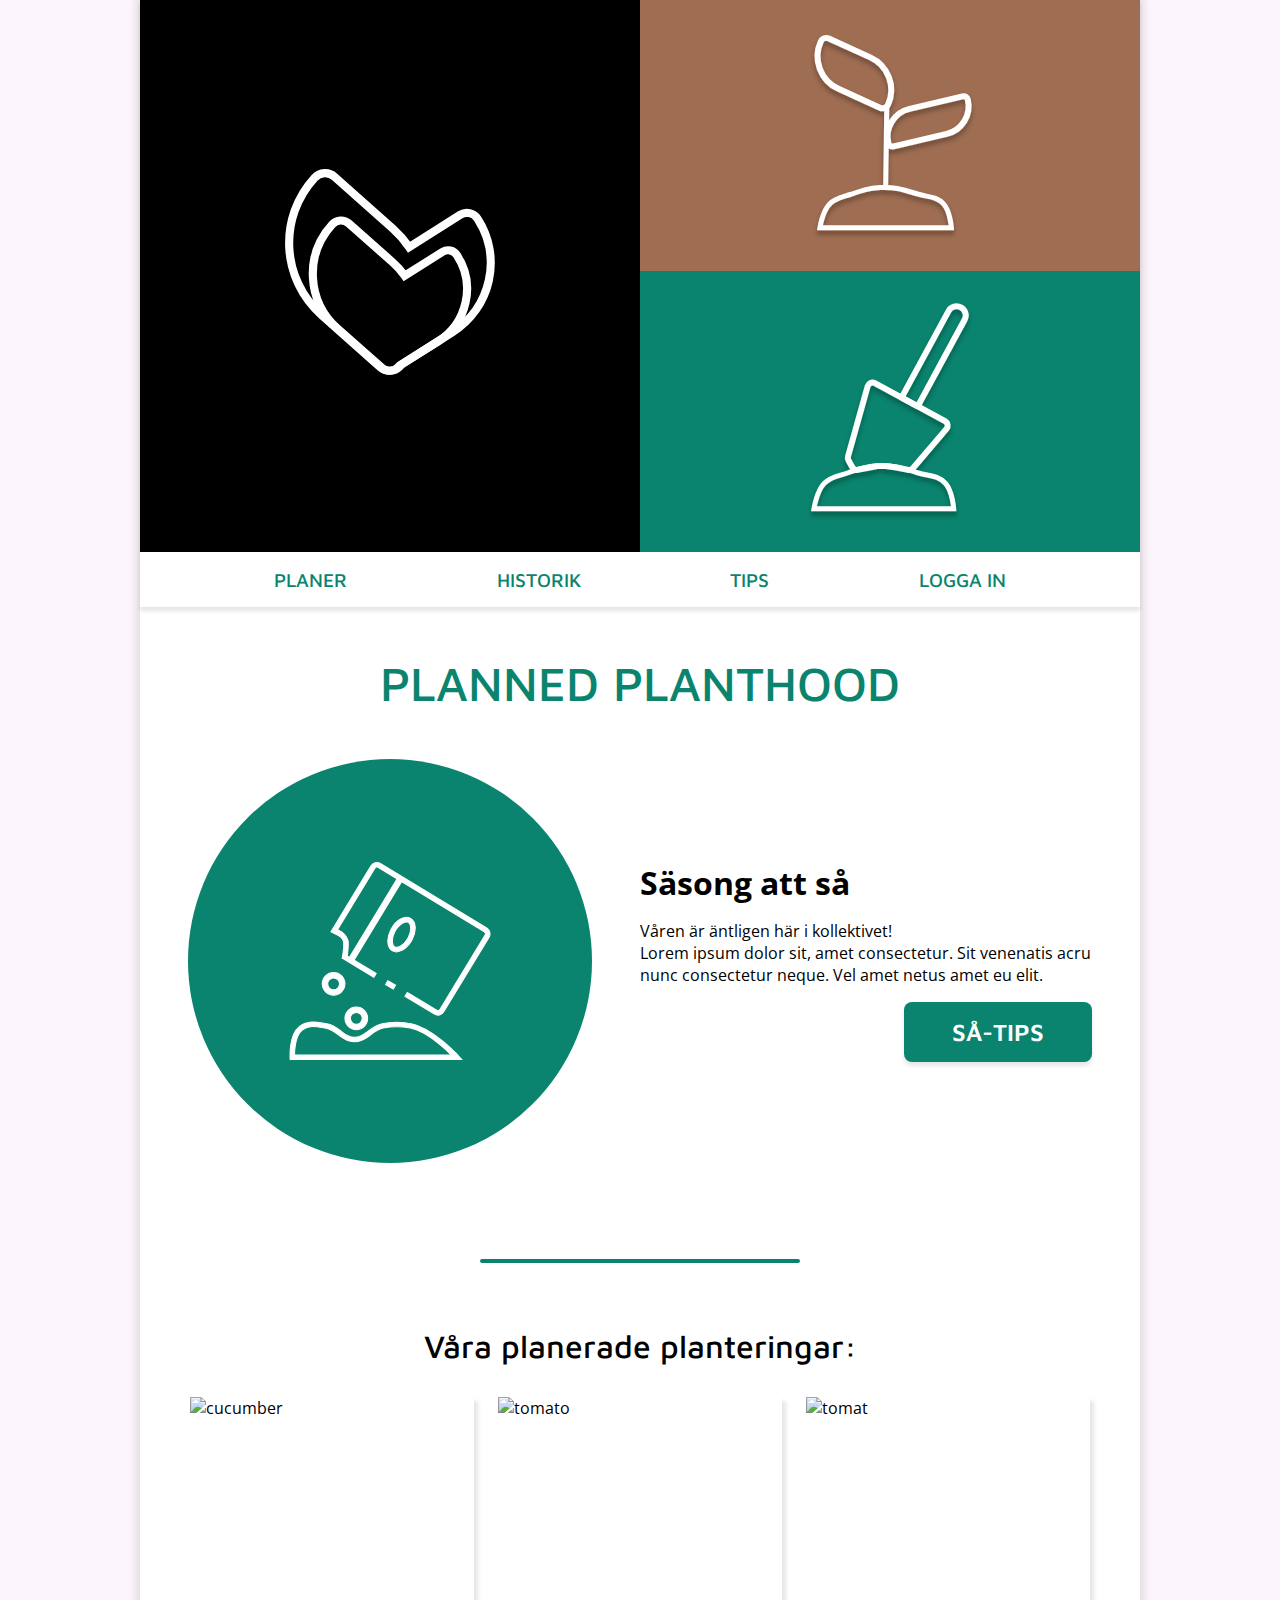
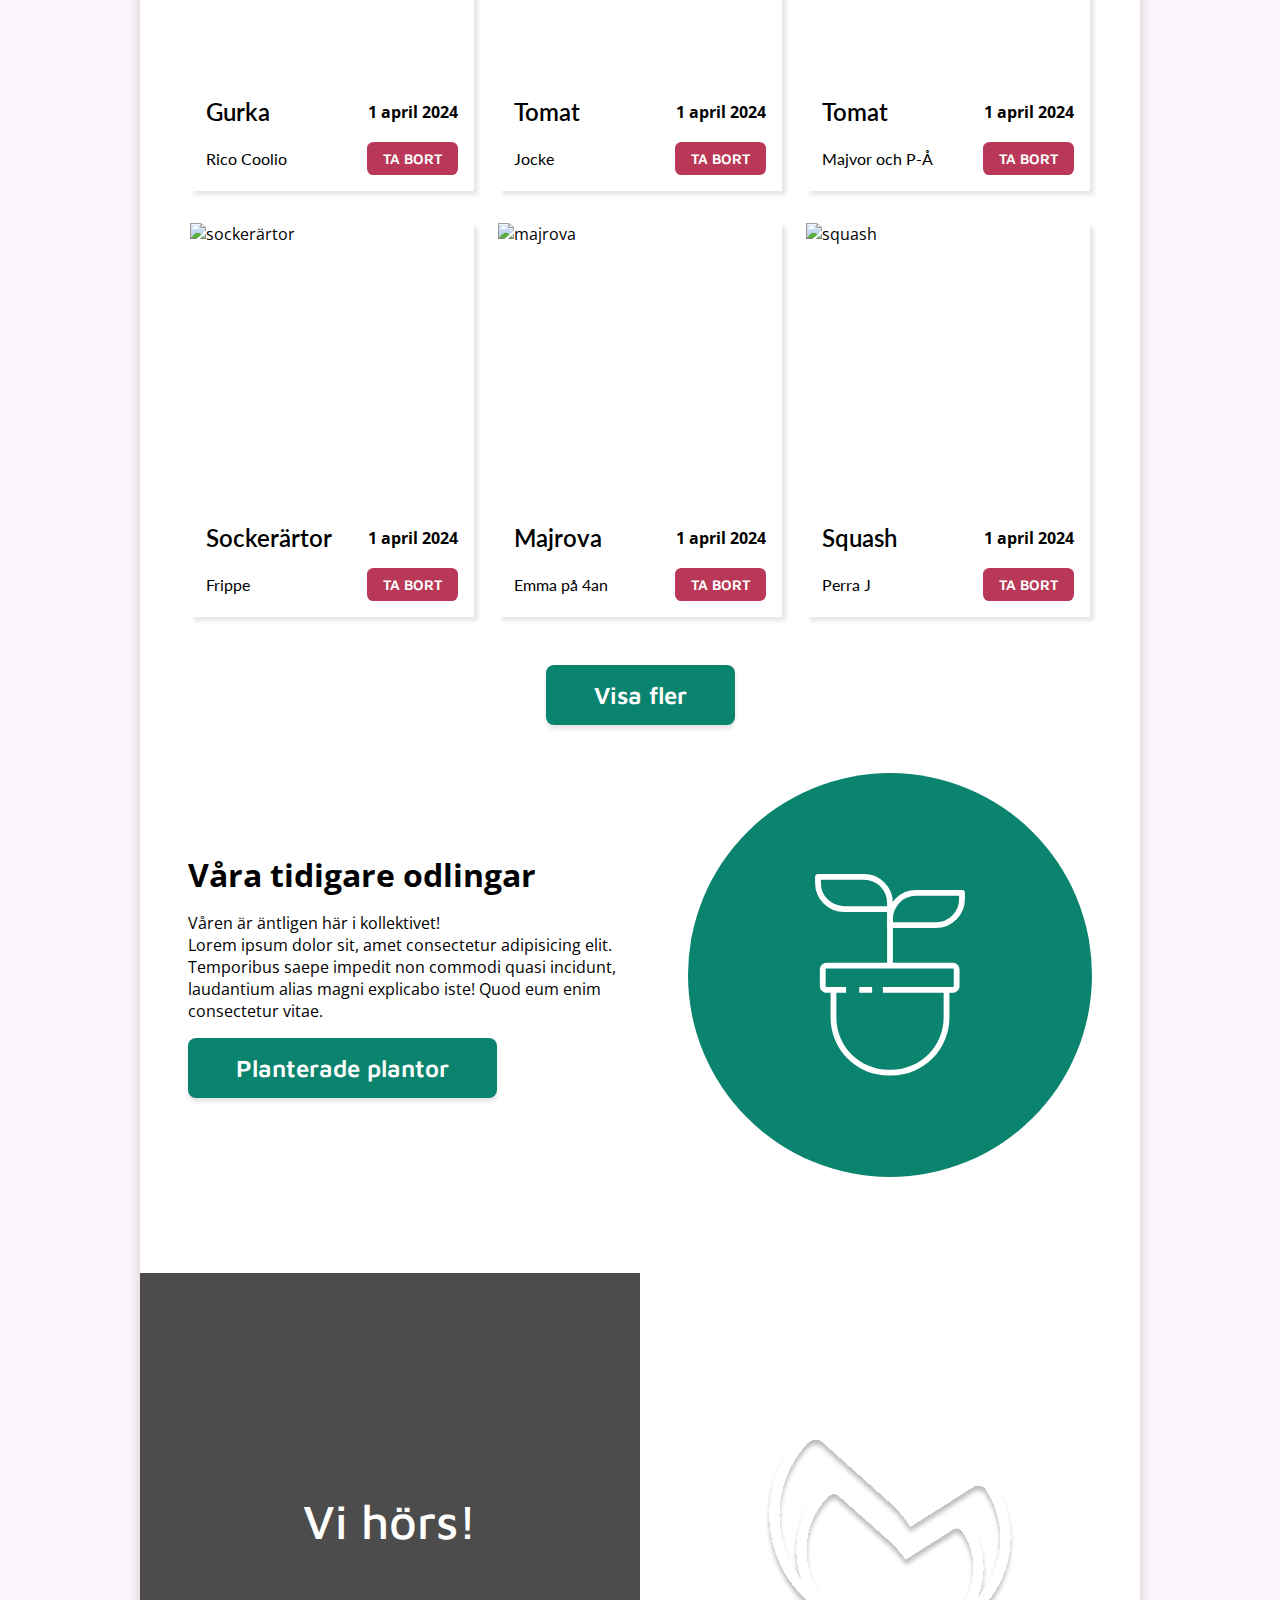
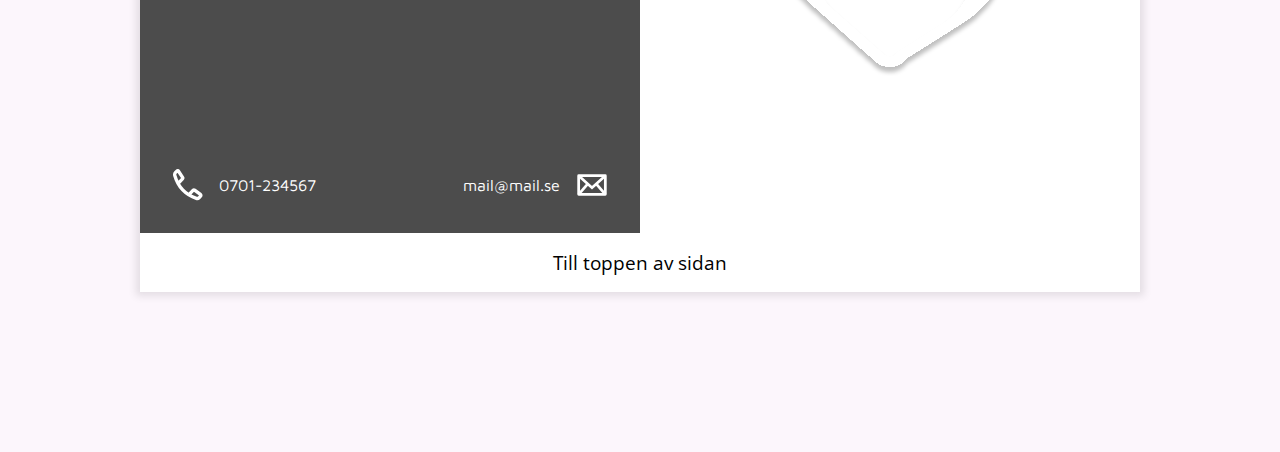
==== commit 20ef1051: "html structure for mina-sidor.html" ====
--- a/index.html
+++ b/index.html
@@ -32,7 +32,7 @@
             <a href="#planer">Planer</a>
             <a href="#historik">Historik</a>
             <a href="#tips">Tips</a>
-            <a href="#">Logga in</a>
+            <a href="./mina-sidor.html">Logga in</a>
           </section>
 
           <!-- NAV MOBILE -->
--- a/index.css
+++ b/index.css
@@ -1,6 +1,7 @@
-/* GENERAL */
+/* FONTS IMPORT */
 @import url("https://fonts.googleapis.com/css2?family=Lato:ital,wght@0,100;0,300;0,400;0,700;0,900;1,100;1,300;1,400;1,700;1,900&family=Maven+Pro:wght@400..900&family=Open+Sans:ital,wght@0,300..800;1,300..800&display=swap");
 
+/* VARIABLES */
 :root {
   --font-primary: "Open Sans", sans-serif;
   --font-secondary: "Maven Pro", sans-serif;
@@ -10,6 +11,7 @@
   --color-red: #b93857;
 }
 
+/* GENERAL */
 html {
   scroll-behavior: smooth;
 }
@@ -62,8 +64,13 @@
 .wrapper {
   max-width: 1000px;
   margin: 0 auto;
+  margin-bottom: 10rem;
   background-color: white;
-  box-shadow: 0px 0px 4px rgba(0, 0, 0, 0.1);
+  box-shadow: 0px 0px 8px 4px rgba(0, 0, 0, 0.1);
+
+  @media (max-width: 1000px) {
+    margin-bottom: 0;
+  }
 
   /* HEADER */
   header {
@@ -121,8 +128,9 @@
       }
     }
 
-    /* NAV DESKTOP */
+    /* NAV */
     nav {
+      /* NAV DESKTOP */
       .links {
         display: flex;
         justify-content: space-evenly;
@@ -178,7 +186,7 @@
     & > * {
       margin: 3rem 0;
     }
-
+    /* TITLE H1 */
     h1 {
       color: var(--color-primary);
       font-family: var(--font-secondary);
@@ -211,6 +219,7 @@
         flex: 1 0 0;
       }
 
+      /* SIDE BY SIDE IMAGE */
       .image {
         @media (max-width: 768px) {
           width: 80%;
@@ -245,6 +254,7 @@
         }
       }
 
+      /* SIDE BY SIDE TEXT */
       .text {
         display: flex;
         flex-direction: column;
@@ -311,6 +321,7 @@
         }
       }
 
+      /* CARD GALLERY */
       .cards {
         display: grid;
         grid-template-columns: 1fr 1fr 1fr;
@@ -322,16 +333,21 @@
           gap: 1rem;
         }
 
+        /* CARD */
         .card {
           box-shadow: 4px 4px 4px rgba(0, 0, 0, 0.1);
+
+          /* CARD IMAGE */
           figure {
             position: relative;
             aspect-ratio: 1 / 1;
+
             img.background {
               object-fit: cover;
               width: 100%;
               height: 100%;
             }
+
             img.icon {
               width: 70%;
               height: 70%;
@@ -342,6 +358,7 @@
             }
           }
 
+          /* CARD CAPTION */
           .card-caption {
             display: grid;
             grid-template-columns: 1fr 1fr;
@@ -386,6 +403,7 @@
               }
             }
 
+            /* CARD REMOVE BUTTON */
             a.button-remove {
               font-family: var(--font-secondary);
               font-weight: 600;
@@ -410,7 +428,7 @@
                 display: none;
               }
             }
-
+            /* CARD REMOVE BUTTON MOBILE */
             img.remove {
               width: 1.5rem;
               height: 1.5rem;
@@ -437,6 +455,7 @@
   footer {
     margin-top: 6rem;
 
+    /* CONTACT */
     .contact {
       display: flex;
       background: url("https://images.unsplash.com/photo-1586281010691-f9da4be5b1f7?q=80&w=2787&auto=format&fit=crop&ixlib=rb-4.0.3&ixid=M3wxMjA3fDB8MHxwaG90by1wYWdlfHx8fGVufDB8fHx8fA%3D%3D")
@@ -475,6 +494,7 @@
           padding: 0 2rem 2rem 2rem;
           display: flex;
           justify-content: space-between;
+
           @media (max-width: 768px) {
             font-size: 0.9rem;
           }
@@ -487,6 +507,7 @@
 
             img {
               height: 2rem;
+
               @media (max-width: 768px) {
                 height: 1.5rem;
               }
@@ -495,6 +516,7 @@
         }
       }
 
+      /* CONTACT LOGO */
       figure.logo {
         display: flex;
         justify-content: center;
@@ -506,6 +528,7 @@
       }
     }
 
+    /* BACK TO TOP */
     .back-to-top {
       padding: 1rem;
       text-align: center;
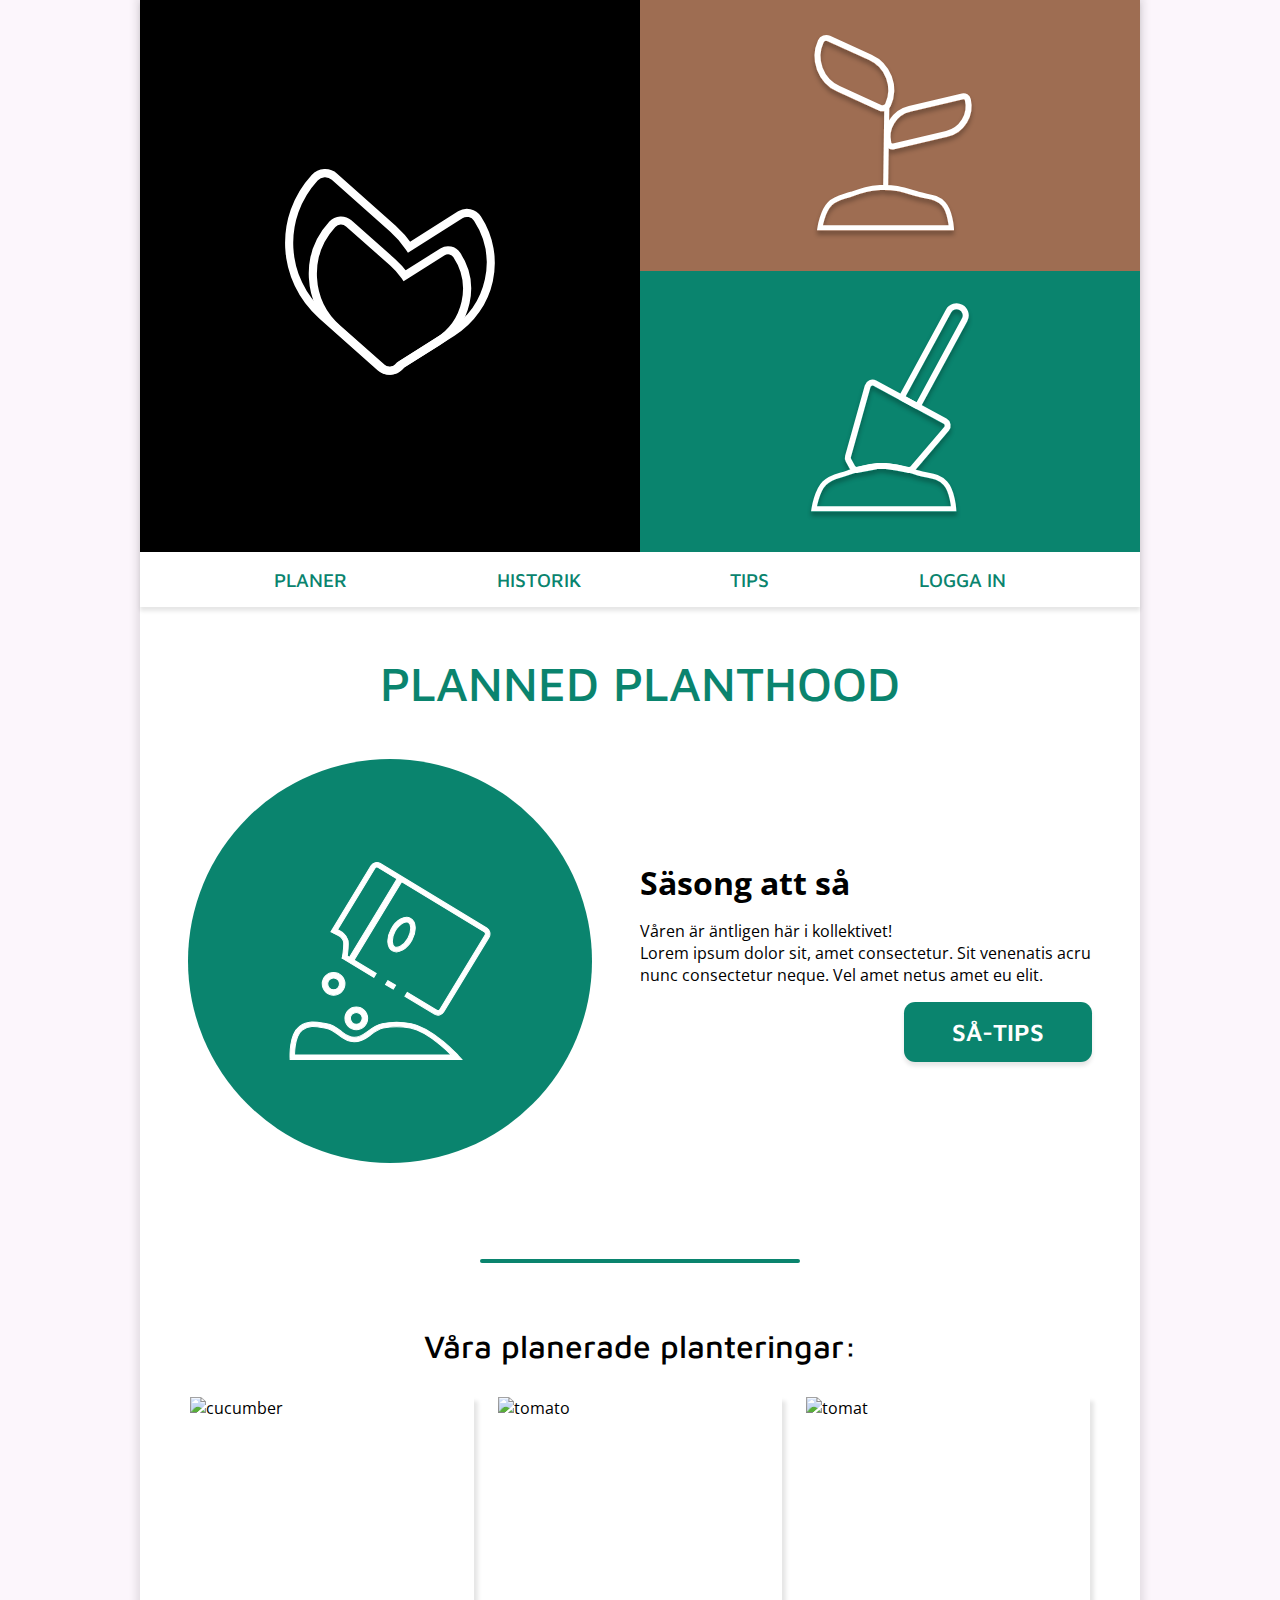
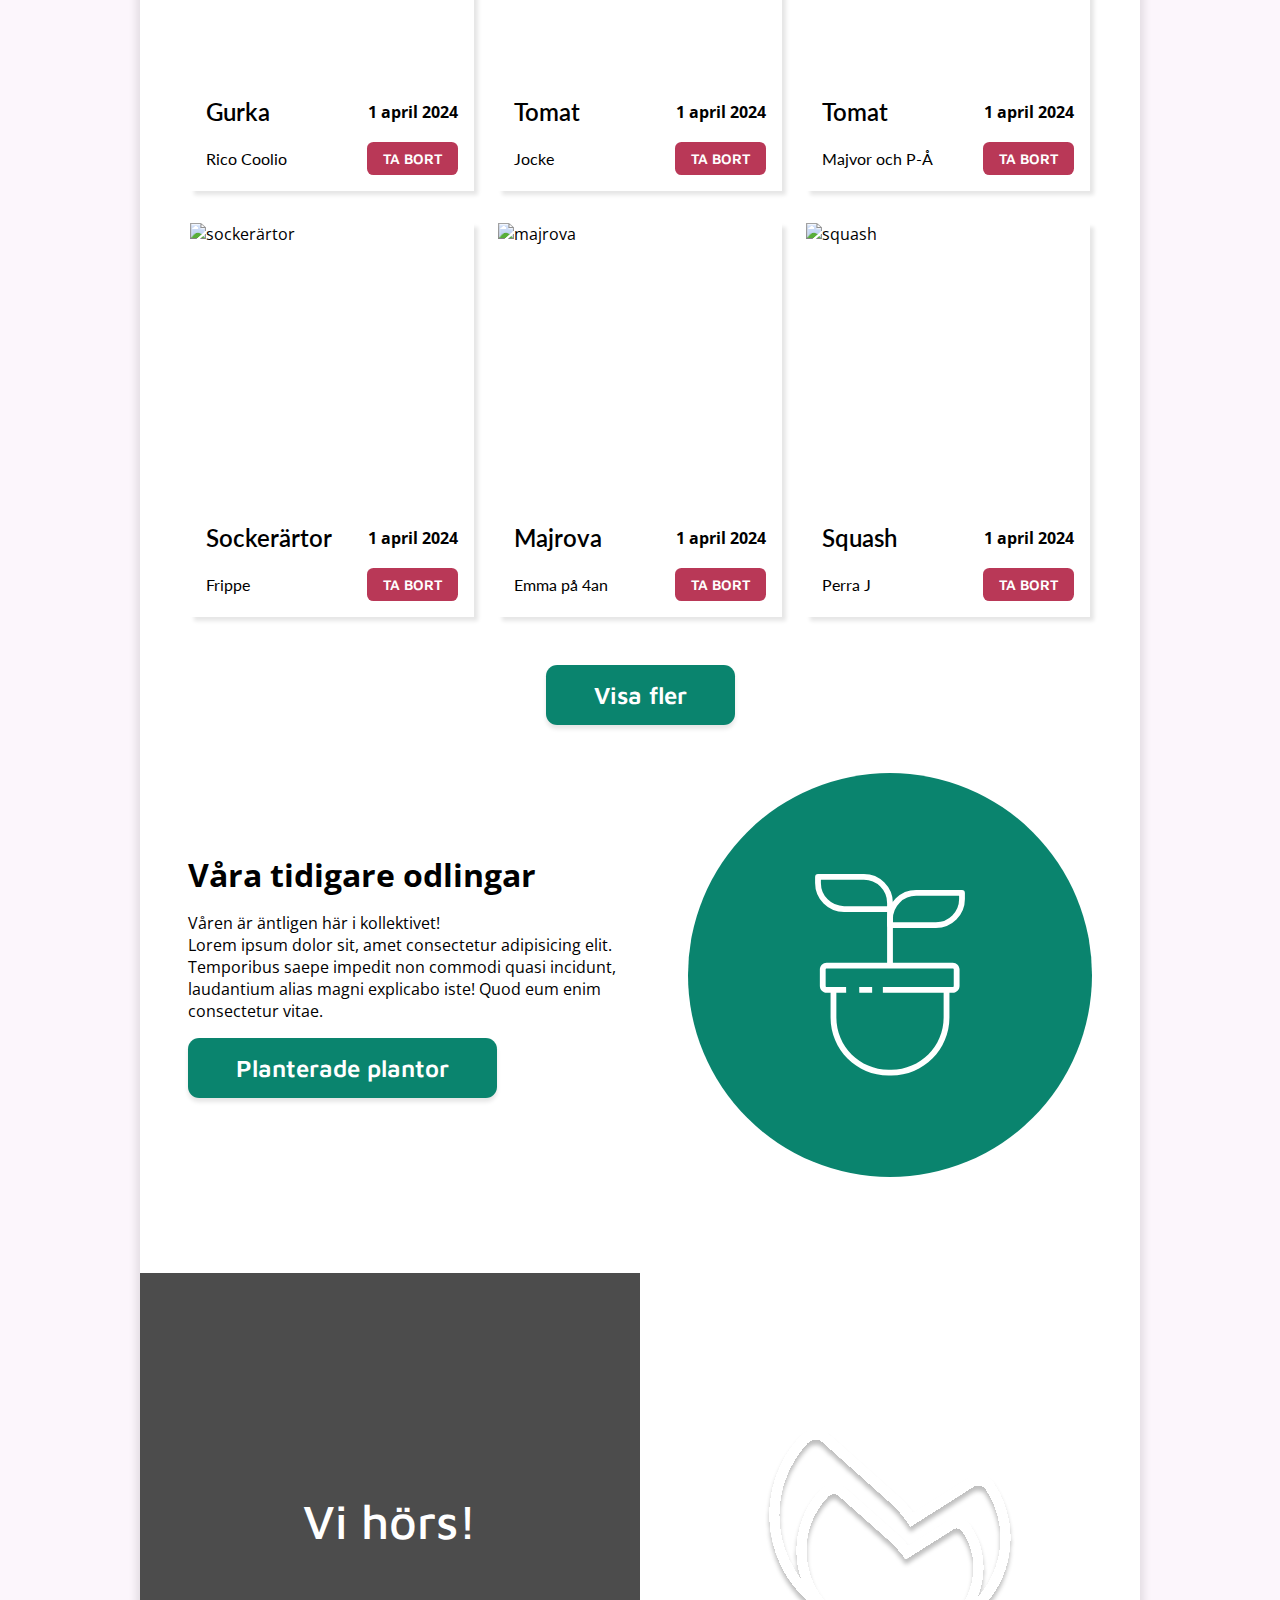
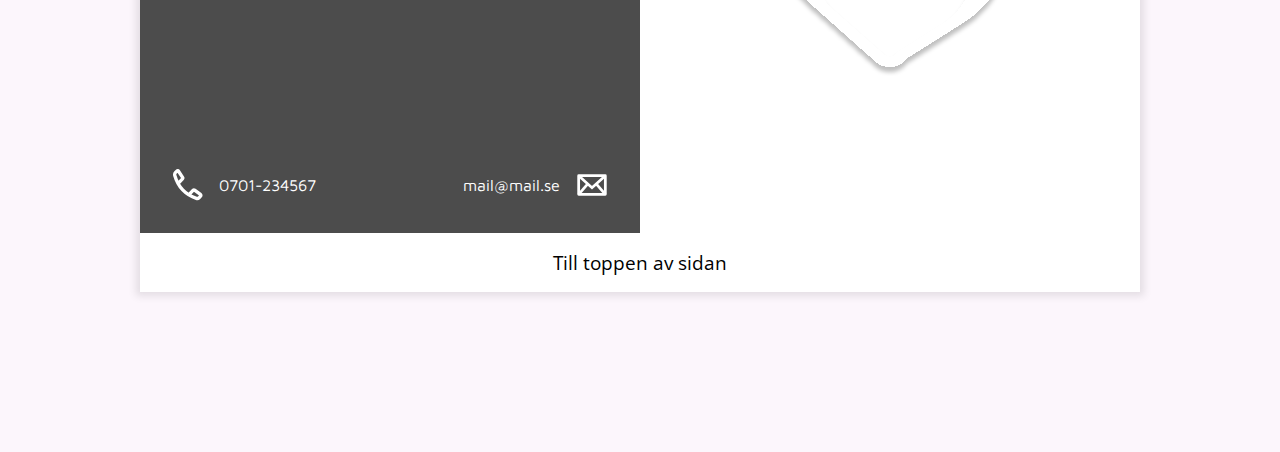
==== commit 6afccdd4: "styled the mina sidor page" ====
--- a/index.html
+++ b/index.html
@@ -4,7 +4,7 @@
     <meta charset="UTF-8" />
     <meta name="viewport" content="width=device-width, initial-scale=1.0" />
     <title>Planned Planthood</title>
-    <link rel="stylesheet" href="index.css" />
+    <link rel="stylesheet" href="style.css" />
   </head>
 
   <body>
@@ -12,7 +12,7 @@
       <!-- HEADER -->
       <header>
         <!-- HERO -->
-        <section class="hero">
+        <section class="hero-gallery">
           <figure class="logo">
             <img src="./assets/Logo.svg" alt="logo icon" />
           </figure>
--- a/style.css
+++ b/style.css
@@ -0,0 +1,655 @@
+/* FONTS IMPORT */
+@import url("https://fonts.googleapis.com/css2?family=Lato:ital,wght@0,100;0,300;0,400;0,700;0,900;1,100;1,300;1,400;1,700;1,900&family=Maven+Pro:wght@400..900&family=Open+Sans:ital,wght@0,300..800;1,300..800&display=swap");
+
+/* VARIABLES */
+:root {
+  --font-primary: "Open Sans", sans-serif;
+  --font-secondary: "Maven Pro", sans-serif;
+  --font-tertiary: "Lato", sans-serif;
+  --color-primary: #0a846e;
+  --color-secondary: #9e6d52;
+  --color-red: #b93857;
+}
+
+/* GENERAL */
+html {
+  scroll-behavior: smooth;
+}
+
+* {
+  margin: 0;
+  box-sizing: border-box;
+}
+
+body {
+  font-family: var(--font-primary);
+  color: black;
+  background-color: #fcf6fc;
+}
+
+img {
+  display: block;
+}
+
+a {
+  text-decoration: none;
+  color: black;
+}
+
+/* CTA BUTTON */
+a.button-cta,
+button.button-cta {
+  color: white;
+  background-color: var(--color-primary);
+  font-family: var(--font-secondary);
+  font-size: 1.5rem;
+  font-weight: 600;
+  padding: 1rem 3rem;
+  border-radius: 0.7rem;
+  box-shadow: 0px 4px 4px rgba(0, 0, 0, 0.1);
+  transition: all 0.3s;
+  display: block;
+  border: none;
+
+  &:hover {
+    background-color: var(--color-secondary);
+    transform: scale(1.1);
+  }
+
+  @media (max-width: 768px) {
+    padding: 0.7rem 1.5rem;
+    font-size: 1.2rem;
+  }
+}
+
+/* PAGE CONTENT */
+.wrapper {
+  max-width: 1000px;
+  margin: 0 auto;
+  margin-bottom: 10rem;
+  background-color: white;
+  box-shadow: 0px 0px 8px 4px rgba(0, 0, 0, 0.1);
+
+  @media (max-width: 1000px) {
+    margin-bottom: 0;
+  }
+
+  /* HEADER */
+  header {
+    position: relative;
+    font-family: var(--font-secondary);
+    box-shadow: 0px 4px 4px rgba(0, 0, 0, 0.1);
+    /* HERO */
+    .hero-gallery {
+      display: grid;
+      grid-template-columns: 1fr 1fr;
+      grid-template-rows: 1fr 1fr;
+      aspect-ratio: 2 / 1;
+
+      @media (max-width: 768px) {
+        aspect-ratio: 2 / 3;
+      }
+
+      figure {
+        display: flex;
+        justify-content: center;
+        align-items: center;
+        padding: 2rem;
+
+        &.logo {
+          grid-row: span 2;
+          background: black
+            url("https://images.unsplash.com/photo-1615671524701-9c3dde8fdaa0?q=80&w=1974&auto=format&fit=crop&ixlib=rb-4.0.3&ixid=M3wxMjA3fDB8MHxwaG90by1wYWdlfHx8fGVufDB8fHx8fA%3D%3D")
+            center / cover;
+
+          @media (max-width: 768px) {
+            grid-column: span 2;
+          }
+
+          img {
+            width: 50%;
+          }
+        }
+
+        &.seedling {
+          background-color: var(--color-secondary);
+        }
+
+        &.dig {
+          background-color: var(--color-primary);
+        }
+
+        img {
+          height: 100%;
+
+          @media (max-width: 768px) {
+            height: auto;
+            width: 80%;
+          }
+        }
+      }
+    }
+
+    /* NAV */
+    nav {
+      /* NAV DESKTOP */
+      .links {
+        display: flex;
+        justify-content: space-evenly;
+
+        @media (max-width: 768px) {
+          display: none;
+        }
+
+        a {
+          color: var(--color-primary);
+          font-weight: 500;
+          font-size: 1.2rem;
+          text-transform: uppercase;
+          padding: 1rem;
+          transition: all 0.3s;
+
+          &:hover {
+            color: var(--color-secondary);
+            transform: scale(1.1);
+          }
+        }
+      }
+
+      /* NAV MOBILE */
+      .links-mobile {
+        height: 2rem;
+        margin: 0.5rem;
+        position: absolute;
+        top: 0;
+        right: 0;
+        display: none;
+
+        @media (max-width: 768px) {
+          display: block;
+        }
+
+        img {
+          height: 100%;
+          cursor: pointer;
+        }
+      }
+    }
+  }
+
+  /* MAIN */
+  main {
+    padding: 0 2rem;
+
+    @media (max-width: 768px) {
+      padding: 0 1rem;
+    }
+
+    & > * {
+      margin: 3rem 0;
+    }
+    /* TITLE H1 */
+    h1 {
+      color: var(--color-primary);
+      font-family: var(--font-secondary);
+      font-weight: 500;
+      text-transform: uppercase;
+      font-size: 3rem;
+      text-align: center;
+
+      @media (max-width: 768px) {
+        font-size: 2rem;
+      }
+    }
+
+    /* SIDE BY SIDE SECTION */
+    .side-by-side {
+      display: flex;
+      padding: 0 1rem;
+
+      @media (max-width: 768px) {
+        padding: 0;
+      }
+
+      @media (max-width: 768px) {
+        flex-direction: column-reverse;
+        align-items: center;
+        gap: 4rem;
+      }
+
+      & > * {
+        flex: 1 0 0;
+      }
+
+      /* SIDE BY SIDE IMAGE */
+      .image {
+        @media (max-width: 768px) {
+          width: 80%;
+        }
+
+        figure {
+          display: flex;
+          justify-content: center;
+          align-items: center;
+          margin-right: 3rem;
+          border-radius: 50%;
+          background-color: var(--color-primary);
+          aspect-ratio: 1 / 1;
+
+          @media (max-width: 768px) {
+            margin: 0;
+          }
+
+          img {
+            width: 50%;
+            height: 50%;
+          }
+        }
+
+        &:last-child figure {
+          margin-left: 3rem;
+          margin-right: 0;
+
+          @media (max-width: 768px) {
+            margin: 0;
+          }
+        }
+      }
+
+      /* SIDE BY SIDE TEXT */
+      .text {
+        display: flex;
+        flex-direction: column;
+        justify-content: center;
+
+        @media (max-width: 768px) {
+          text-align: center;
+        }
+
+        h2 {
+          font-size: 2rem;
+          font-weight: 700;
+
+          @media (max-width: 768px) {
+            font-size: 1.2rem;
+          }
+        }
+
+        p {
+          font-size: 1rem;
+          padding: 1rem 0;
+        }
+
+        .button-cta {
+          align-self: flex-start;
+
+          @media (max-width: 768px) {
+            align-self: center;
+          }
+        }
+
+        &:last-child .button-cta {
+          align-self: flex-end;
+
+          @media (max-width: 768px) {
+            align-self: center;
+          }
+        }
+      }
+    }
+
+    /* GALLERY SECTION */
+    .planned-planting {
+      display: flex;
+      flex-direction: column;
+      align-items: center;
+      justify-content: center;
+
+      hr {
+        border: 2px solid var(--color-primary);
+        border-radius: 2px;
+        margin: 3rem 0 4rem;
+        width: 20rem;
+      }
+
+      h3 {
+        font-size: 2rem;
+        font-weight: 500;
+        margin-bottom: 2rem;
+        font-family: var(--font-secondary);
+
+        @media (max-width: 768px) {
+          font-size: 1.5rem;
+        }
+      }
+
+      /* CARD GALLERY */
+      .cards {
+        display: grid;
+        grid-template-columns: 1fr 1fr 1fr;
+        gap: 2rem 1.5rem;
+        margin-bottom: 3rem;
+
+        @media (max-width: 768px) {
+          grid-template-columns: 1fr 1fr;
+          gap: 1rem;
+        }
+
+        /* CARD */
+        .card {
+          box-shadow: 4px 4px 4px rgba(0, 0, 0, 0.1);
+
+          /* CARD IMAGE */
+          figure {
+            position: relative;
+            aspect-ratio: 1 / 1;
+
+            img.background {
+              object-fit: cover;
+              width: 100%;
+              height: 100%;
+            }
+
+            img.icon {
+              width: 70%;
+              height: 70%;
+              position: absolute;
+              top: 50%;
+              left: 50%;
+              transform: translate(-50%, -50%);
+            }
+          }
+
+          /* CARD CAPTION */
+          .card-caption {
+            display: grid;
+            grid-template-columns: 1fr 1fr;
+            gap: 1rem 0;
+            padding: 1rem;
+            align-items: center;
+
+            h4.plant {
+              font-weight: 600;
+              font-size: 1.5rem;
+              font-family: var(--font-tertiary);
+
+              @media (max-width: 900px) {
+                font-size: 1.3rem;
+              }
+              @media (max-width: 768px) {
+                font-size: 1.1rem;
+              }
+            }
+
+            p.planted-date {
+              font-weight: 700;
+              text-align: right;
+              justify-self: end;
+
+              @media (max-width: 768px) {
+                font-size: 0.8rem;
+              }
+              @media (max-width: 480px) {
+                font-size: 0.7rem;
+              }
+            }
+
+            p.planted-by {
+              font-family: var(--font-tertiary);
+
+              @media (max-width: 768px) {
+                font-size: 0.8rem;
+              }
+              @media (max-width: 480px) {
+                font-size: 0.7rem;
+              }
+            }
+
+            /* CARD REMOVE BUTTON */
+            a.button-remove {
+              font-family: var(--font-secondary);
+              font-weight: 600;
+              font-size: 0.9rem;
+              text-transform: uppercase;
+              color: white;
+              background-color: var(--color-red);
+              padding: 0.5rem 1rem;
+              border-radius: 0.4rem;
+              justify-self: end;
+              transition: all 0.3s;
+              display: block;
+
+              &:hover {
+                transform: scale(1.1);
+              }
+
+              @media (max-width: 900px) {
+                font-size: 0.8rem;
+              }
+              @media (max-width: 768px) {
+                display: none;
+              }
+            }
+            /* CARD REMOVE BUTTON MOBILE */
+            img.remove {
+              width: 1.5rem;
+              height: 1.5rem;
+              justify-self: end;
+              display: none;
+              cursor: pointer;
+              transition: all 0.3s;
+
+              &:hover {
+                transform: scale(1.1);
+              }
+
+              @media (max-width: 768px) {
+                display: block;
+              }
+            }
+          }
+        }
+      }
+    }
+  }
+
+  /* FOOTER */
+  footer {
+    margin-top: 6rem;
+
+    /* CONTACT */
+    .contact {
+      display: flex;
+      background: url("https://images.unsplash.com/photo-1586281010691-f9da4be5b1f7?q=80&w=2787&auto=format&fit=crop&ixlib=rb-4.0.3&ixid=M3wxMjA3fDB8MHxwaG90by1wYWdlfHx8fGVufDB8fHx8fA%3D%3D")
+        center / cover;
+      color: white;
+      height: 35rem;
+
+      @media (max-width: 768px) {
+        flex-direction: column-reverse;
+        height: 60rem;
+      }
+
+      & > * {
+        flex: 1;
+      }
+
+      .contact-caption {
+        background-color: rgba(0, 0, 0, 0.7);
+        display: grid;
+        grid-template-rows: 1fr min-content;
+        align-items: center;
+        justify-items: center;
+        font-family: var(--font-secondary);
+
+        h2 {
+          font-size: 3rem;
+          font-weight: 500;
+
+          @media (max-width: 768px) {
+            font-size: 2rem;
+          }
+        }
+
+        address {
+          width: 100%;
+          padding: 0 2rem 2rem 2rem;
+          display: flex;
+          justify-content: space-between;
+
+          @media (max-width: 768px) {
+            font-size: 0.9rem;
+          }
+
+          section {
+            display: flex;
+            align-items: center;
+            gap: 1rem;
+            font-style: normal;
+
+            img {
+              height: 2rem;
+
+              @media (max-width: 768px) {
+                height: 1.5rem;
+              }
+            }
+          }
+        }
+      }
+
+      /* CONTACT LOGO */
+      figure.logo {
+        display: flex;
+        justify-content: center;
+        align-items: center;
+
+        img {
+          width: 50%;
+        }
+      }
+    }
+
+    /* BACK TO TOP */
+    .back-to-top {
+      padding: 1rem;
+      text-align: center;
+      font-size: 1.2rem;
+
+      @media (max-width: 768px) {
+        font-size: 0.8rem;
+        padding: 1.5rem;
+      }
+    }
+  }
+}
+
+/* MINA SIDOR PAGE */
+.wrapper.mina-sidor {
+  /* HEADER */
+  header {
+    .hero {
+      display: flex;
+      flex-direction: column;
+      justify-content: center;
+      gap: 2rem;
+      align-items: center;
+      background: url("https://images.unsplash.com/photo-1586281010691-f9da4be5b1f7?q=80&w=2787&auto=format&fit=crop&ixlib=rb-4.0.3&ixid=M3wxMjA3fDB8MHxwaG90by1wYWdlfHx8fGVufDB8fHx8fA%3D%3D")
+        center / cover;
+      height: 25rem;
+
+      h1 {
+        font-size: 2.5rem;
+        font-weight: 500;
+        color: white;
+      }
+    }
+  }
+  main {
+    .planned-planting {
+      @media (max-width: 768px) {
+        margin-top: 1rem;
+      }
+
+      .new-planting {
+        margin-bottom: 5rem;
+        align-self: flex-start;
+        width: 100%;
+
+        h2 {
+          font-weight: normal;
+          font-size: 2rem;
+          margin-bottom: 1.5rem;
+
+          @media (max-width: 768px) {
+            text-align: center;
+          }
+        }
+
+        form {
+          display: grid;
+          grid-template-columns: 1fr 1fr;
+          grid-template-rows: auto auto;
+          grid-auto-flow: column;
+          gap: 0 2rem;
+
+          @media (max-width: 768px) {
+            grid-template-columns: 1fr;
+            grid-auto-flow: row;
+          }
+
+          input {
+            border: none;
+            box-shadow: 0px 2px 4px rgba(0, 0, 0, 0.2);
+            padding: 1rem;
+            border-radius: 0.4rem;
+            font-size: 1rem;
+          }
+
+          button {
+            grid-row: -1 / span 1;
+            grid-column: 1 / -1;
+            margin-top: 2rem;
+            justify-self: center;
+
+            @media (max-width: 768px) {
+              grid-row: 5 / span 1;
+            }
+          }
+        }
+      }
+    }
+  }
+
+  /* FOOTER */
+  footer {
+    margin-top: 2rem;
+    .img-gallery {
+      background-color: var(--color-secondary);
+      display: grid;
+      grid-template-columns: 1fr 1fr 1fr 1fr;
+      gap: 1rem;
+      padding: 2rem;
+
+      @media (max-width: 768px) {
+        grid-template-columns: 1fr 1fr;
+        padding: 1.5rem;
+      }
+
+      figure.image {
+        aspect-ratio: 3/4;
+        opacity: 0.7;
+
+        @media (max-width: 768px) {
+          aspect-ratio: 2/1;
+        }
+
+        img {
+          height: 100%;
+          width: 100%;
+          object-fit: cover;
+        }
+      }
+    }
+  }
+}
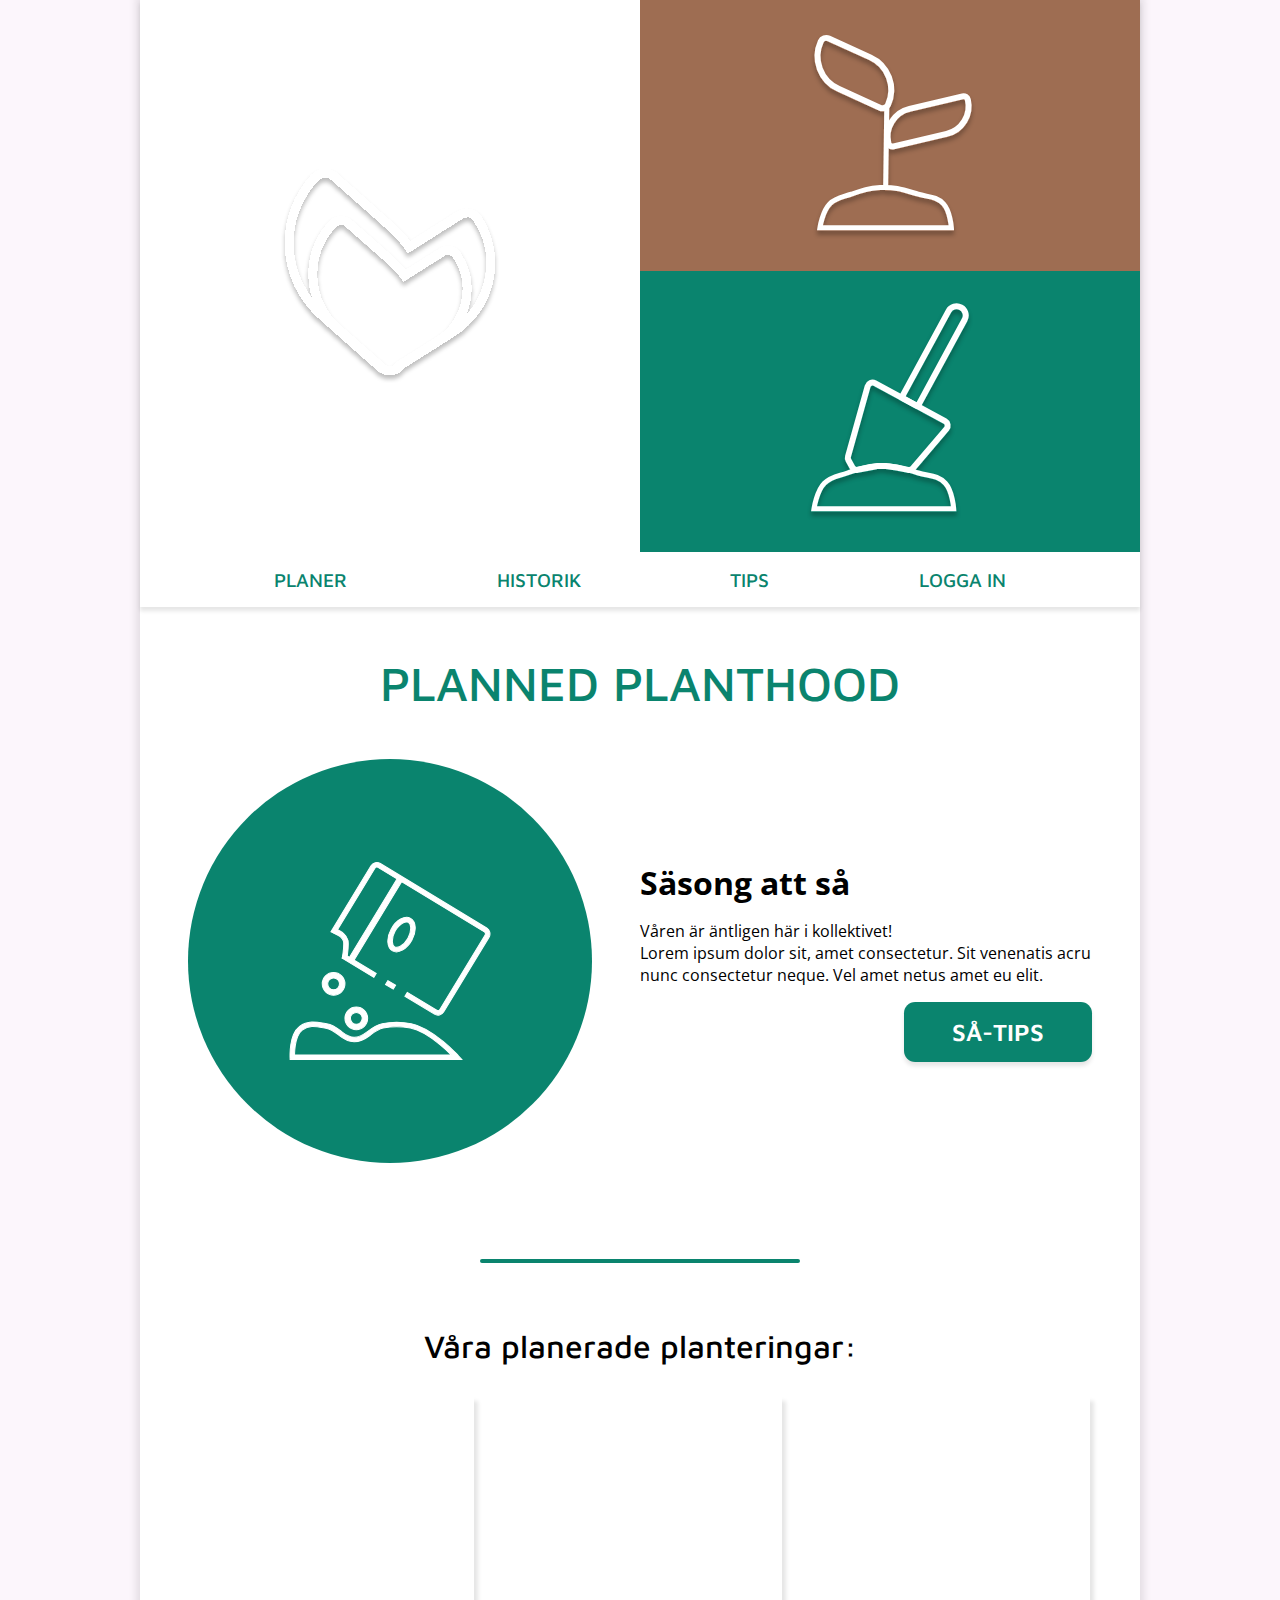
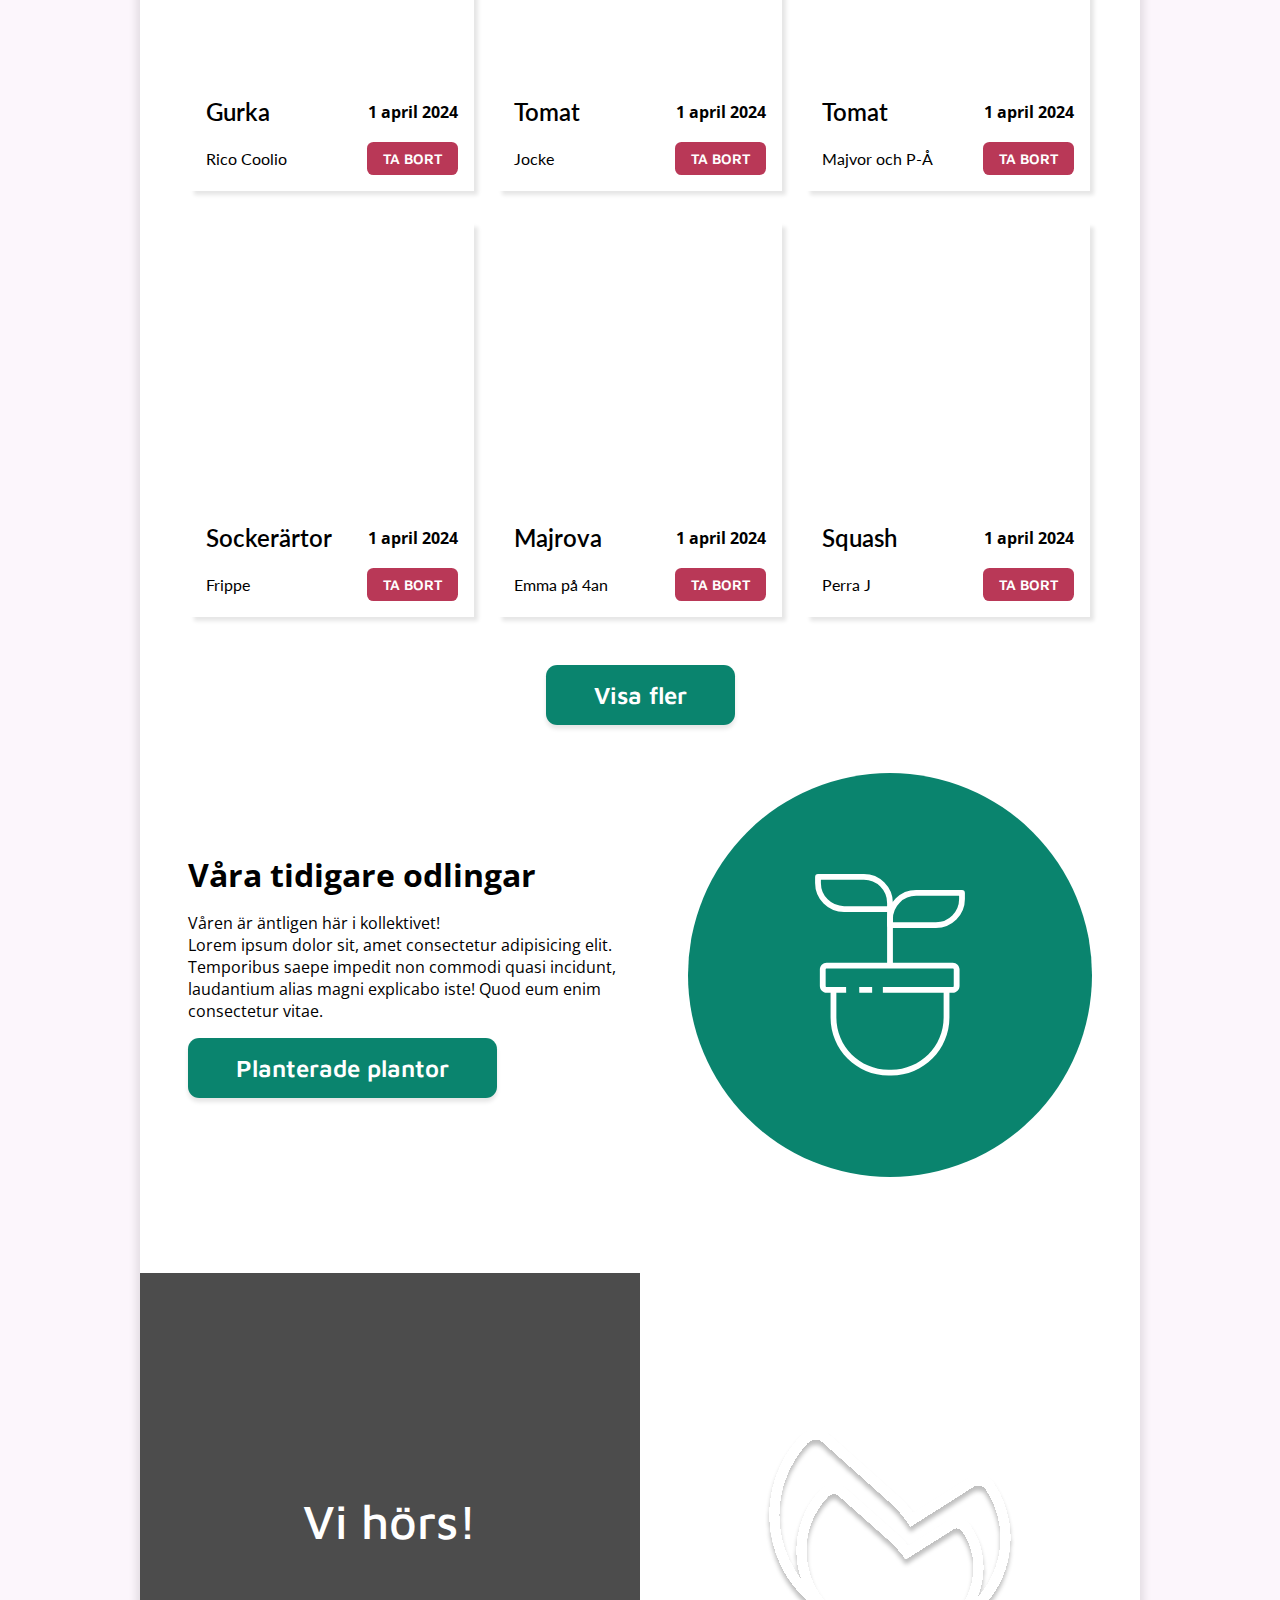
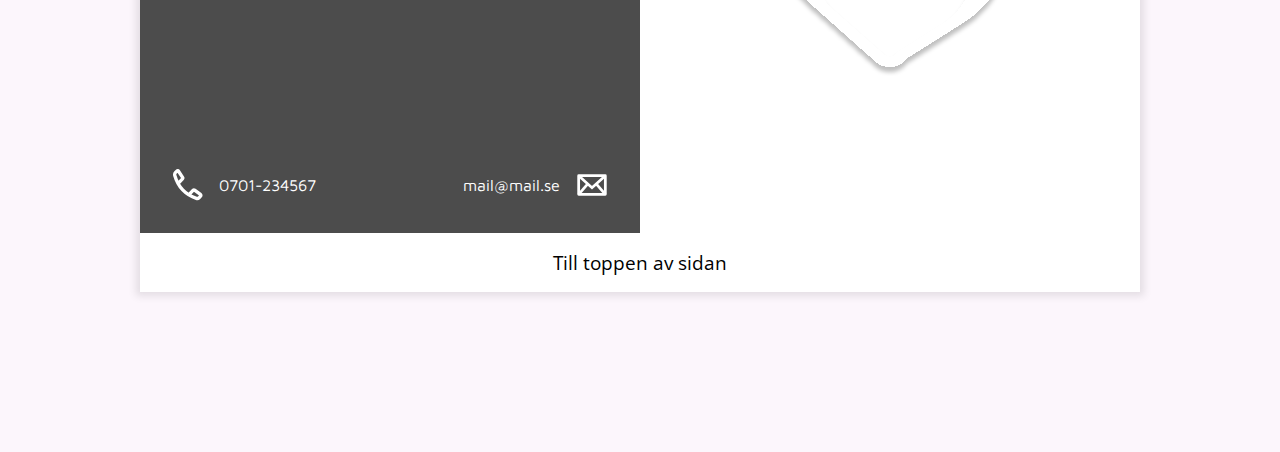
==== commit 79f580a4: "changed card to only include one img with a background image instead" ====
--- a/index.html
+++ b/index.html
@@ -73,11 +73,6 @@
           <section class="cards">
             <section class="card">
               <figure>
-                <img
-                  src="https://images.unsplash.com/photo-1518568403628-df55701ade9e?q=80&w=2940&auto=format&fit=crop&ixlib=rb-4.0.3&ixid=M3wxMjA3fDB8MHxwaG90by1wYWdlfHx8fGVufDB8fHx8fA%3D%3D"
-                  alt="cucumber"
-                  class="background"
-                />
                 <img class="icon" src="./assets/plant.svg" alt="plant icon" />
               </figure>
               <section class="card-caption">
@@ -91,11 +86,6 @@
 
             <section class="card">
               <figure>
-                <img
-                  src="https://images.unsplash.com/photo-1596199050105-6d5d32222916?q=80&w=2639&auto=format&fit=crop&ixlib=rb-4.0.3&ixid=M3wxMjA3fDB8MHxwaG90by1wYWdlfHx8fGVufDB8fHx8fA%3D%3D"
-                  alt="tomato"
-                  class="background"
-                />
                 <img class="icon" src="./assets/plant.svg" alt="plant icon" />
               </figure>
               <section class="card-caption">
@@ -109,11 +99,6 @@
 
             <section class="card">
               <figure>
-                <img
-                  src="https://images.unsplash.com/photo-1565698228480-eec300c9679b?q=80&w=2806&auto=format&fit=crop&ixlib=rb-4.0.3&ixid=M3wxMjA3fDB8MHxwaG90by1wYWdlfHx8fGVufDB8fHx8fA%3D%3D"
-                  alt="tomat"
-                  class="background"
-                />
                 <img class="icon" src="./assets/plant.svg" alt="plant icon" />
               </figure>
               <section class="card-caption">
@@ -127,11 +112,6 @@
 
             <section class="card">
               <figure>
-                <img
-                  src="https://images.unsplash.com/photo-1687878269804-63e8b50e3ddc?q=80&w=2940&auto=format&fit=crop&ixlib=rb-4.0.3&ixid=M3wxMjA3fDB8MHxwaG90by1wYWdlfHx8fGVufDB8fHx8fA%3D%3D"
-                  alt="sockerärtor"
-                  class="background"
-                />
                 <img class="icon" src="./assets/plant.svg" alt="plant icon" />
               </figure>
               <section class="card-caption">
@@ -145,11 +125,6 @@
 
             <section class="card">
               <figure>
-                <img
-                  src="https://images.unsplash.com/photo-1555447740-03e40562af94?q=80&w=2787&auto=format&fit=crop&ixlib=rb-4.0.3&ixid=M3wxMjA3fDB8MHxwaG90by1wYWdlfHx8fGVufDB8fHx8fA%3D%3D"
-                  alt="majrova"
-                  class="background"
-                />
                 <img class="icon" src="./assets/plant.svg" alt="plant icon" />
               </figure>
               <section class="card-caption">
@@ -163,11 +138,6 @@
 
             <section class="card">
               <figure>
-                <img
-                  src="https://images.unsplash.com/photo-1627989230968-d0b8e2d1a398?q=80&w=2962&auto=format&fit=crop&ixlib=rb-4.0.3&ixid=M3wxMjA3fDB8MHxwaG90by1wYWdlfHx8fGVufDB8fHx8fA%3D%3D"
-                  alt="squash"
-                  class="background"
-                />
                 <img class="icon" src="./assets/plant.svg" alt="plant icon" />
               </figure>
               <section class="card-caption">
--- a/style.css
+++ b/style.css
@@ -98,8 +98,7 @@
 
         &.logo {
           grid-row: span 2;
-          background: black
-            url("https://images.unsplash.com/photo-1615671524701-9c3dde8fdaa0?q=80&w=1974&auto=format&fit=crop&ixlib=rb-4.0.3&ixid=M3wxMjA3fDB8MHxwaG90by1wYWdlfHx8fGVufDB8fHx8fA%3D%3D")
+          background: url("https://images.unsplash.com/photo-1615671524701-9c3dde8fdaa0?q=80&w=1974&auto=format&fit=crop&ixlib=rb-4.0.3&ixid=M3wxMjA3fDB8MHxwaG90by1wYWdlfHx8fGVufDB8fHx8fA%3D%3D")
             center / cover;
 
           @media (max-width: 768px) {
@@ -339,24 +338,39 @@
         .card {
           box-shadow: 4px 4px 4px rgba(0, 0, 0, 0.1);
 
+          &:nth-of-type(2) figure {
+            background-image: url("https://images.unsplash.com/photo-1596199050105-6d5d32222916?q=80&w=2639&auto=format&fit=crop&ixlib=rb-4.0.3&ixid=M3wxMjA3fDB8MHxwaG90by1wYWdlfHx8fGVufDB8fHx8fA%3D%3D");
+          }
+
+          &:nth-of-type(3) figure {
+            background-image: url("https://images.unsplash.com/photo-1565698228480-eec300c9679b?q=80&w=2806&auto=format&fit=crop&ixlib=rb-4.0.3&ixid=M3wxMjA3fDB8MHxwaG90by1wYWdlfHx8fGVufDB8fHx8fA%3D%3D");
+          }
+
+          &:nth-of-type(4) figure {
+            background-image: url("https://images.unsplash.com/photo-1687878269804-63e8b50e3ddc?q=80&w=2940&auto=format&fit=crop&ixlib=rb-4.0.3&ixid=M3wxMjA3fDB8MHxwaG90by1wYWdlfHx8fGVufDB8fHx8fA%3D%3D");
+          }
+
+          &:nth-of-type(5) figure {
+            background-image: url("https://images.unsplash.com/photo-1555447740-03e40562af94?q=80&w=2787&auto=format&fit=crop&ixlib=rb-4.0.3&ixid=M3wxMjA3fDB8MHxwaG90by1wYWdlfHx8fGVufDB8fHx8fA%3D%3D");
+          }
+
+          &:nth-of-type(6) figure {
+            background-image: url("https://images.unsplash.com/photo-1627989230968-d0b8e2d1a398?q=80&w=2962&auto=format&fit=crop&ixlib=rb-4.0.3&ixid=M3wxMjA3fDB8MHxwaG90by1wYWdlfHx8fGVufDB8fHx8fA%3D%3D");
+          }
+
           /* CARD IMAGE */
           figure {
-            position: relative;
             aspect-ratio: 1 / 1;
-
-            img.background {
-              object-fit: cover;
-              width: 100%;
-              height: 100%;
-            }
+            display: flex;
+            justify-content: center;
+            align-items: center;
+            background-image: url("https://images.unsplash.com/photo-1518568403628-df55701ade9e?q=80&w=2940&auto=format&fit=crop&ixlib=rb-4.0.3&ixid=M3wxMjA3fDB8MHxwaG90by1wYWdlfHx8fGVufDB8fHx8fA%3D%3D");
+            background-position: center;
+            background-size: cover;
 
             img.icon {
               width: 70%;
               height: 70%;
-              position: absolute;
-              top: 50%;
-              left: 50%;
-              transform: translate(-50%, -50%);
             }
           }
 
@@ -618,6 +632,16 @@
           }
         }
       }
+
+      .cards {
+        .card {
+          figure {
+            background-image: url("https://images.unsplash.com/photo-1518568403628-df55701ade9e?q=80&w=2940&auto=format&fit=crop&ixlib=rb-4.0.3&ixid=M3wxMjA3fDB8MHxwaG90by1wYWdlfHx8fGVufDB8fHx8fA%3D%3D");
+            background-position: center;
+            background-size: cover;
+          }
+        }
+      }
     }
   }
 
